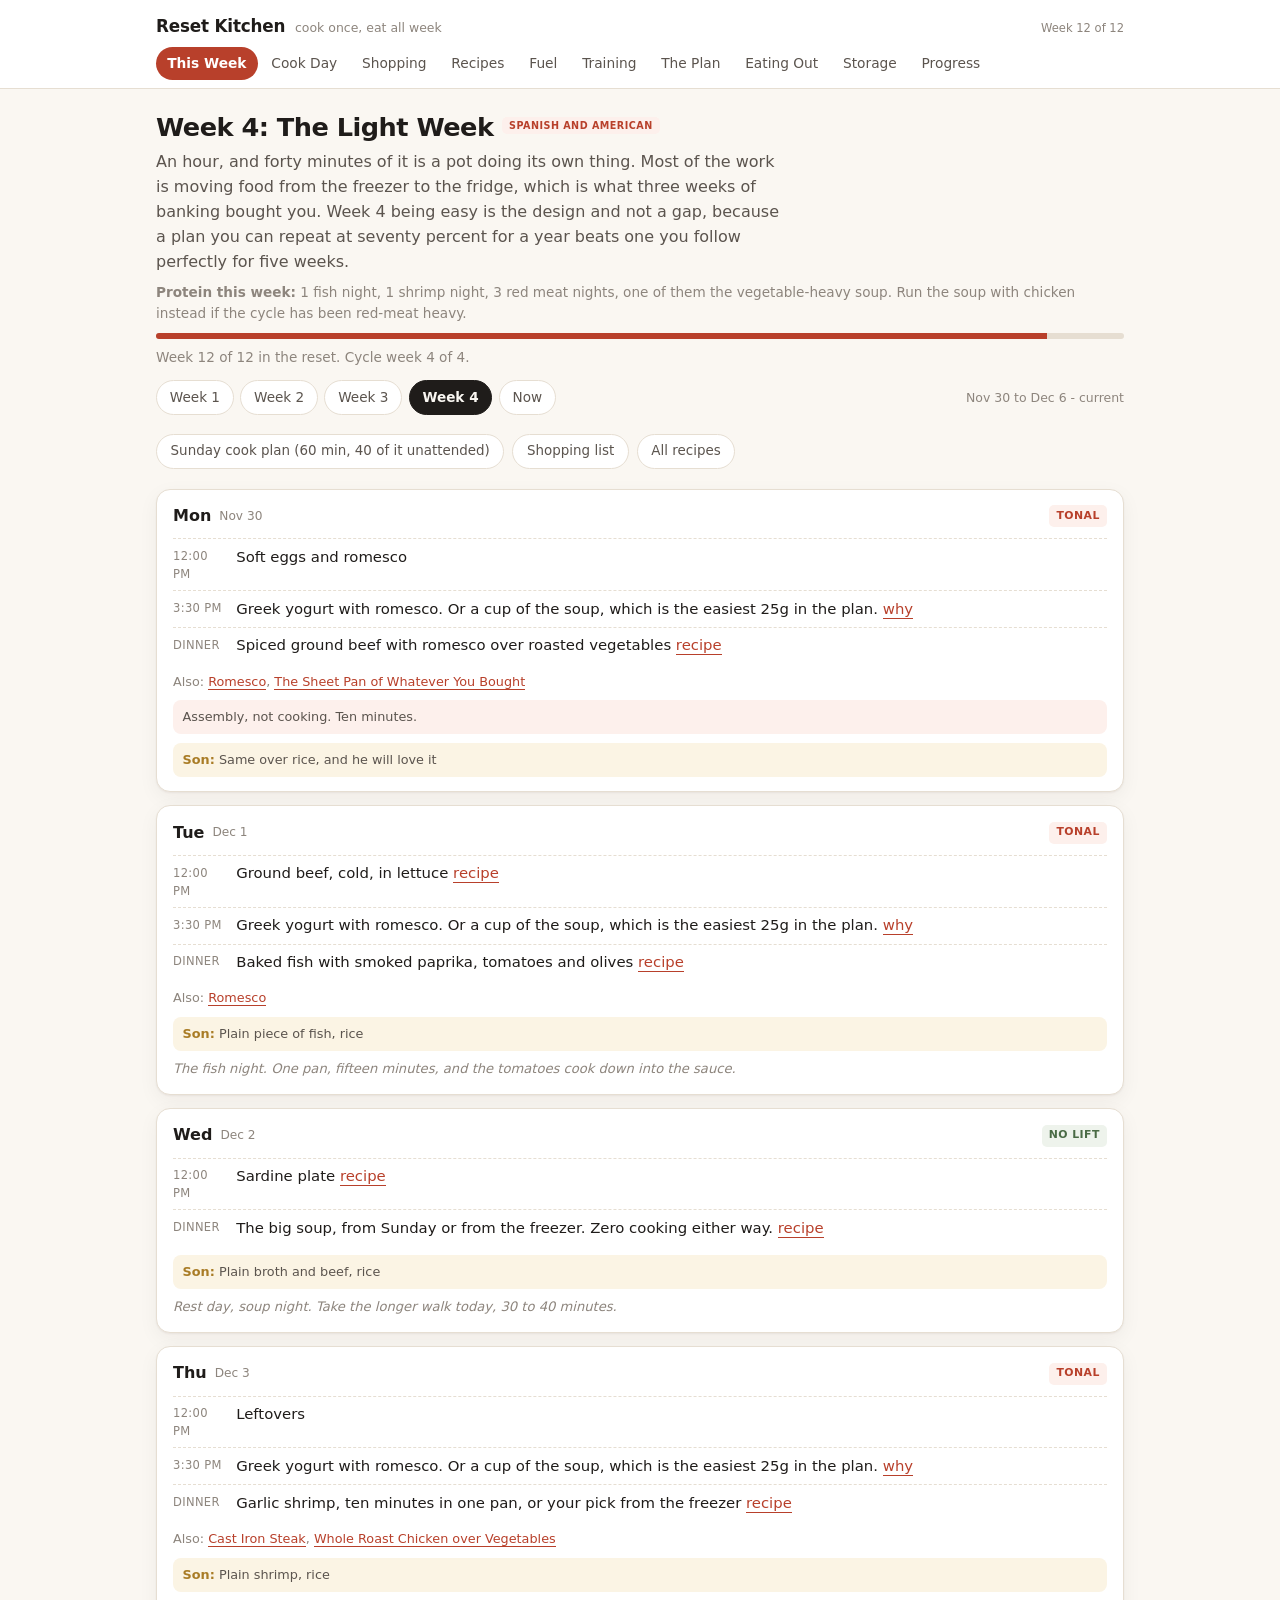
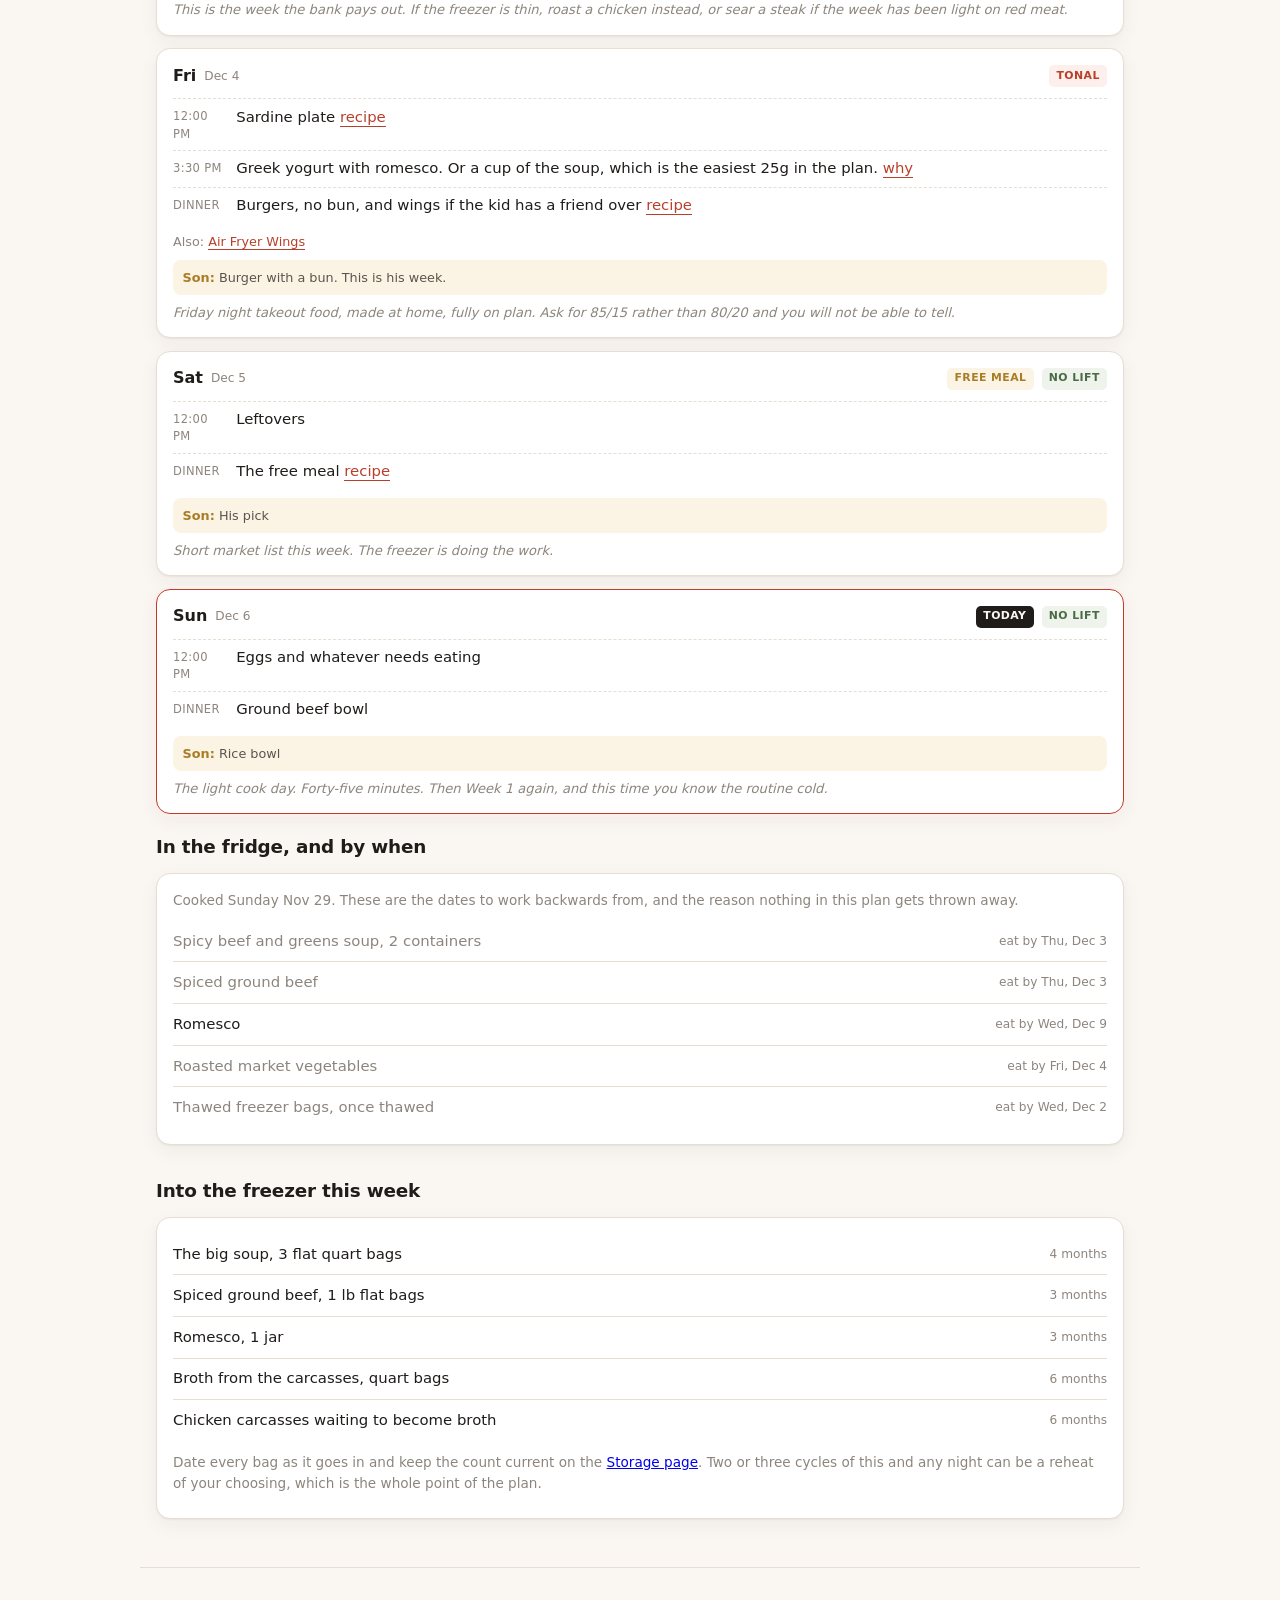
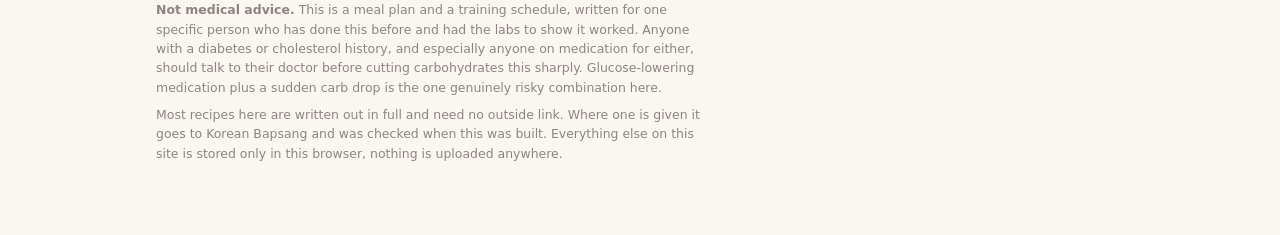
==== index.html @ 15825501 "Add a Fuel page: the recomp math, and a third eating occasion The plan claimed a 170g protein target" ====
<!DOCTYPE html>
<html lang="en">
<head>
<meta charset="utf-8">
<meta name="viewport" content="width=device-width, initial-scale=1">
<title>This Week - Reset Kitchen</title>
<meta name="description" content="The week's batch-cooked meals at a glance.">
<meta name="theme-color" content="#b8402b">
<link rel="stylesheet" href="assets/style.css">
</head>
<body>
<main id="main"></main>
<script src="data/plan.js"></script>
<script src="assets/app.js"></script>
<script>
renderChrome('index.html');
const w = weekData();
const st = resetState();
const mon = mondayForCycleWeek(w.n);
const cookDay = addDays(mon, -1);
const todayISO = iso(today());
const bday = CONFIG.birthday ? parseISO(CONFIG.birthday) : null;

const pct = st.started ? Math.min(100, Math.round((st.resetWeek - 1) / CONFIG.resetWeeks * 100)) : 0;

let banner = '';
if (!st.started) {
  banner = `<div class="card"><b>Week 1 starts Monday ${esc(fmtShort(parseISO(CONFIG.cycleStart)))}.</b>
    <p class="muted" style="margin:.35rem 0 0">Farmers market the Saturday before (${esc(fmtShort(addDays(parseISO(CONFIG.cycleStart), -2)))}), cook the Sunday (${esc(fmtShort(addDays(parseISO(CONFIG.cycleStart), -1)))}). Start with the <a href="plan.html">Plan</a> and the <a href="shopping.html">Shopping list</a>.</p></div>`;
} else if (st.done) {
  banner = `<div class="card"><b>Twelve weeks done.</b><p class="muted" style="margin:.35rem 0 0">Time to get the bloodwork redrawn and compare it to your baseline. The cycle keeps repeating in the meantime, and by now the freezer is doing most of the work.</p></div>`;
}

$('#main').innerHTML = `
  <h1>Week ${w.n}: ${esc(w.title)} <span class="cuis">${esc(w.cuisine)}</span></h1>
  <p class="lede">${esc(w.theme)}</p>
  ${w.protein ? `<p class="muted"><b>Protein this week:</b> ${esc(w.protein)}</p>` : ''}
  ${st.started && !st.done ? `<div class="bar"><i style="width:${pct}%"></i></div><p class="muted">Week ${st.resetWeek} of ${CONFIG.resetWeeks} in the reset. Cycle week ${st.cycleWeek} of ${WEEKS.length}.</p>` : ''}
  <div id="wb"></div>
  ${banner}
  <div class="tools">
    <a class="btn" href="cook.html">Sunday cook plan (${esc(w.cookTime)})</a>
    <a class="btn" href="shopping.html">Shopping list</a>
    <a class="btn" href="recipes.html">All recipes</a>
  </div>
  <div class="grid" id="days"></div>

  <h2>In the fridge, and by when</h2>
  <div class="card">
    <p class="muted" style="margin:0 0 .6rem">Cooked Sunday ${esc(fmtShort(cookDay))}. These are the dates to work backwards from, and the reason nothing in this plan gets thrown away.</p>
    <div id="keeps"></div>
  </div>

  <h2>Into the freezer this week</h2>
  <div class="card">
    <div id="bank"></div>
    <p class="muted" style="margin-top:.7rem">Date every bag as it goes in and keep the count current on the <a href="freezer.html">Storage page</a>. Two or three cycles of this and any night can be a reheat of your choosing, which is the whole point of the plan.</p>
  </div>
`;

weekBar('#wb');

$('#keeps').innerHTML = (w.keeps || []).map(k => {
  const by = addDays(cookDay, k.days);
  const gone = iso(by) < todayISO;
  return `<div class="frz${gone ? ' zero' : ''}">
    <span class="n">${esc(k.what)}</span>
    <span class="age">${k.days >= 30 ? 'keeps a month' : 'eat by ' + esc(fmtDay(by))}</span>
  </div>`;
}).join('');

$('#bank').innerHTML = (w.freezer || []).map(f =>
  `<div class="frz"><span class="n">${esc(f.what)}</span><span class="age">${f.months} month${f.months === 1 ? '' : 's'}</span></div>`
).join('');

$('#days').innerHTML = w.days.map((d, i) => {
  const date = addDays(mon, i);
  const isToday = iso(date) === todayISO;
  const isBday = bday && iso(date) === iso(bday);
  const m1r = d.m1r ? recipeChip(d.m1r) : '';
  const m2r = d.m2r ? recipeChip(d.m2r) : '';
  const also = (d.also || []).filter(id => RECIPES[id]);
  return `
  <div class="day${isToday ? ' today' : ''}" ${isToday ? 'id="today"' : ''}>
    <div class="dh">
      <b>${esc(d.day)}</b>
      <span class="date">${esc(fmtShort(date))}</span>
      <span class="spacer"></span>
      ${isToday ? '<span class="pill today">Today</span>' : ''}
      ${isBday ? '<span class="pill free">Birthday</span>' : ''}
      ${d.free ? '<span class="pill free">Free meal</span>' : ''}
      <span class="pill ${d.lift ? 'lift' : 'rest'}">${d.lift ? 'Tonal' : 'No lift'}</span>
    </div>
    <div class="meal"><span class="when">${CONFIG.window.start}</span><span class="what">${esc(d.m1)}${m1r}</span></div>
    ${d.lift && w.snack ? `<div class="meal"><span class="when">${CONFIG.snackTime}</span><span class="what">${esc(w.snack)} <a href="fuel.html">why</a></span></div>` : ''}
    <div class="meal"><span class="when">Dinner</span><span class="what">${esc(d.m2)}${m2r}</span></div>
    ${also.length ? `<div class="alsoline">Also: ${also.map(id => `<a href="recipes.html#${id}">${esc(RECIPES[id].name)}</a>`).join(', ')}</div>` : ''}
    ${d.post ? `<div class="postnote">${esc(d.post)}</div>` : ''}
    ${d.kid ? `<div class="kidline"><b>Son:</b> ${esc(d.kid)}</div>` : ''}
    ${isBday ? `<div class="postnote"><b>Turning 41.</b> Make this the free meal for the week and go wherever you actually want. If it is Korean BBQ, order galbi and chadolbaegi and a mountain of lettuce and skip the rice and the soju, and you will have had a real celebration that costs the reset nothing. If it is something else, have that instead. One planned meal is not a relapse, it is the thing that keeps the other eighty-three on track.</div>` : ''}
    ${d.note ? `<div class="daynote">${esc(d.note)}</div>` : ''}
  </div>`;
}).join('');

if ($('#today')) setTimeout(() => $('#today').scrollIntoView({ block: 'center', behavior: 'smooth' }), 200);
</script>
</body>
</html>
---- assets/style.css ----
/* Reset Kitchen - mobile first, no framework */

:root {
  --bg: #faf7f2;
  --card: #ffffff;
  --ink: #1f1c1a;
  --ink-2: #5b544e;
  --ink-3: #8d857d;
  --line: #e6ded2;
  --accent: #b8402b;
  --accent-soft: #fdf0ec;
  --green: #4a6b45;
  --green-soft: #eef3ec;
  --gold: #a97c26;
  --gold-soft: #fbf4e4;
  --radius: 14px;
  --shadow: 0 1px 2px rgba(31, 28, 26, .05), 0 6px 20px rgba(31, 28, 26, .05);
  --mono: ui-monospace, SFMono-Regular, Menlo, monospace;
}

@media (prefers-color-scheme: dark) {
  :root {
    --bg: #17150f;
    --card: #211e18;
    --ink: #f2ece2;
    --ink-2: #b8afa2;
    --ink-3: #8a8175;
    --line: #332e25;
    --accent: #e8735a;
    --accent-soft: #2e1d18;
    --green: #8fb388;
    --green-soft: #1d251b;
    --gold: #d9ad55;
    --gold-soft: #2a2114;
    --shadow: 0 1px 2px rgba(0,0,0,.3), 0 6px 20px rgba(0,0,0,.25);
  }
}

* { box-sizing: border-box; }

html { -webkit-text-size-adjust: 100%; }

body {
  margin: 0;
  background: var(--bg);
  color: var(--ink);
  font: 16px/1.55 -apple-system, BlinkMacSystemFont, "Segoe UI", Inter, system-ui, sans-serif;
  padding-bottom: 4rem;
}

/* ---------- header + nav ---------- */

header.top {
  background: var(--card);
  border-bottom: 1px solid var(--line);
  position: sticky;
  top: 0;
  z-index: 50;
}

.brand {
  display: flex;
  align-items: baseline;
  gap: .6rem;
  padding: .8rem 1rem .5rem;
  max-width: 1000px;
  margin: 0 auto;
}
.brand a { color: var(--ink); text-decoration: none; font-weight: 700; font-size: 1.05rem; letter-spacing: -.01em; }
.brand .ko { color: var(--accent); font-weight: 600; font-size: .95rem; }
.brand .spacer { flex: 1; }
.brand .phase { font-size: .72rem; color: var(--ink-3); font-variant-numeric: tabular-nums; }

nav.tabs {
  display: flex;
  gap: .15rem;
  overflow-x: auto;
  padding: 0 1rem .5rem;
  max-width: 1000px;
  margin: 0 auto;
  scrollbar-width: none;
}
nav.tabs::-webkit-scrollbar { display: none; }
nav.tabs a {
  flex: 0 0 auto;
  padding: .38rem .7rem;
  border-radius: 100px;
  font-size: .86rem;
  color: var(--ink-2);
  text-decoration: none;
  white-space: nowrap;
}
nav.tabs a:hover { background: var(--bg); }
nav.tabs a[aria-current="page"] { background: var(--accent); color: #fff; font-weight: 600; }

/* ---------- layout ---------- */

main { max-width: 1000px; margin: 0 auto; padding: 1.2rem 1rem 0; }

h1 { font-size: 1.6rem; line-height: 1.2; letter-spacing: -.02em; margin: .2rem 0 .3rem; }
h2 { font-size: 1.15rem; letter-spacing: -.01em; margin: 2rem 0 .7rem; }
h2:first-of-type { margin-top: 1.2rem; }
h3 { font-size: 1rem; margin: 0 0 .3rem; }
p { margin: .5rem 0; }
.lede { color: var(--ink-2); font-size: 1rem; max-width: 62ch; }
.muted { color: var(--ink-3); font-size: .85rem; }

.card {
  background: var(--card);
  border: 1px solid var(--line);
  border-radius: var(--radius);
  padding: 1rem;
  box-shadow: var(--shadow);
  margin-bottom: .8rem;
}
.grid { display: grid; gap: .8rem; }
@media (min-width: 720px) { .grid.two { grid-template-columns: 1fr 1fr; } }

/* ---------- week picker ---------- */

.weekbar {
  display: flex;
  align-items: center;
  gap: .4rem;
  flex-wrap: wrap;
  margin: .8rem 0 1.2rem;
}
.weekbar button {
  font: inherit;
  font-size: .85rem;
  padding: .35rem .8rem;
  border: 1px solid var(--line);
  background: var(--card);
  color: var(--ink-2);
  border-radius: 100px;
  cursor: pointer;
}
.weekbar button.on { background: var(--ink); color: var(--bg); border-color: var(--ink); font-weight: 600; }
.weekbar .now { font-size: .78rem; color: var(--ink-3); margin-left: auto; }

/* ---------- progress ---------- */

.bar { height: 6px; background: var(--line); border-radius: 100px; overflow: hidden; margin: .5rem 0; }
.bar > i { display: block; height: 100%; background: var(--accent); }

/* ---------- day cards ---------- */

.day {
  background: var(--card);
  border: 1px solid var(--line);
  border-radius: var(--radius);
  padding: .9rem 1rem;
  box-shadow: var(--shadow);
}
.day.today { border-color: var(--accent); box-shadow: 0 0 0 3px var(--accent-soft), var(--shadow); }
.day .dh { display: flex; align-items: center; gap: .5rem; margin-bottom: .6rem; }
.day .dh b { font-size: 1rem; }
.day .dh .date { font-size: .76rem; color: var(--ink-3); font-variant-numeric: tabular-nums; }
.day .dh .spacer { flex: 1; }

.pill {
  font-size: .68rem;
  font-weight: 700;
  text-transform: uppercase;
  letter-spacing: .04em;
  padding: .16rem .45rem;
  border-radius: 5px;
  white-space: nowrap;
}
.pill.lift { background: var(--accent-soft); color: var(--accent); }
.pill.rest { background: var(--green-soft); color: var(--green); }
.pill.today { background: var(--ink); color: var(--bg); }
.pill.free { background: var(--gold-soft); color: var(--gold); }

.meal { display: flex; gap: .55rem; padding: .4rem 0; border-top: 1px dashed var(--line); }
.meal:first-of-type { border-top: none; }
.meal .when { flex: 0 0 3.4rem; font-size: .72rem; color: var(--ink-3); padding-top: .15rem; text-transform: uppercase; letter-spacing: .03em; }
.meal .what { flex: 1; font-size: .93rem; }
.meal .what a { color: var(--accent); text-decoration: none; border-bottom: 1px solid currentColor; }
.kidline { margin-top: .55rem; padding: .45rem .6rem; background: var(--gold-soft); border-radius: 8px; font-size: .8rem; color: var(--ink-2); }
.kidline b { color: var(--gold); }
.daynote { margin-top: .5rem; font-size: .82rem; color: var(--ink-3); font-style: italic; }
.postnote { margin-top: .5rem; padding: .45rem .6rem; background: var(--accent-soft); border-radius: 8px; font-size: .8rem; color: var(--ink-2); }

/* ---------- timeline (cook day) ---------- */

.tl { list-style: none; padding: 0; margin: 0; }
.tl li { display: flex; gap: .8rem; padding: .7rem 0; border-top: 1px solid var(--line); }
.tl li:first-child { border-top: none; }
.tl .t {
  flex: 0 0 3.2rem;
  font: 600 .8rem/1.5 var(--mono);
  color: var(--accent);
  padding-top: .1rem;
}
.tl .b { flex: 1; }
.tl .b .why { display: block; font-size: .82rem; color: var(--ink-3); margin-top: .2rem; }

/* ---------- checklists ---------- */

.check { list-style: none; padding: 0; margin: 0; }
.check li { border-top: 1px solid var(--line); }
.check li:first-child { border-top: none; }
.check label {
  display: flex;
  gap: .7rem;
  align-items: flex-start;
  padding: .58rem .2rem;
  cursor: pointer;
  font-size: .93rem;
}
.check input { margin: .28rem 0 0; width: 1.05rem; height: 1.05rem; accent-color: var(--accent); flex: 0 0 auto; }
.check input:checked + span { text-decoration: line-through; color: var(--ink-3); }

.tools { display: flex; gap: .5rem; flex-wrap: wrap; margin: .8rem 0 1.2rem; }
.tools button, .tools a.btn {
  font: inherit; font-size: .84rem;
  padding: .4rem .85rem;
  border: 1px solid var(--line);
  background: var(--card);
  color: var(--ink-2);
  border-radius: 100px;
  cursor: pointer;
  text-decoration: none;
}
.tools button:hover { border-color: var(--accent); color: var(--accent); }

/* ---------- recipes ---------- */

.rsearch {
  width: 100%;
  font: inherit;
  padding: .7rem .9rem;
  border: 1px solid var(--line);
  border-radius: 100px;
  background: var(--card);
  color: var(--ink);
  margin-bottom: .5rem;
}
.cats { display: flex; gap: .3rem; flex-wrap: wrap; margin-bottom: 1rem; }
.cats button {
  font: inherit; font-size: .8rem; padding: .3rem .7rem;
  border: 1px solid var(--line); background: var(--card); color: var(--ink-2);
  border-radius: 100px; cursor: pointer;
}
.cats button.on { background: var(--ink); color: var(--bg); border-color: var(--ink); }

details.recipe {
  background: var(--card);
  border: 1px solid var(--line);
  border-radius: var(--radius);
  margin-bottom: .55rem;
  box-shadow: var(--shadow);
  overflow: hidden;
}
details.recipe > summary {
  padding: .85rem 1rem;
  cursor: pointer;
  list-style: none;
  display: flex;
  align-items: baseline;
  gap: .5rem;
  flex-wrap: wrap;
}
details.recipe > summary::-webkit-details-marker { display: none; }
details.recipe > summary b { font-size: .98rem; }
details.recipe > summary .ko { color: var(--accent); font-size: .85rem; }
details.recipe > summary .meta { margin-left: auto; font-size: .76rem; color: var(--ink-3); }
details.recipe[open] > summary { border-bottom: 1px solid var(--line); background: var(--bg); }
.rbody { padding: 1rem; }
.rbody h4 { margin: 1rem 0 .35rem; font-size: .8rem; text-transform: uppercase; letter-spacing: .05em; color: var(--ink-3); }
.rbody h4:first-child { margin-top: 0; }
.rbody ul, .rbody ol { margin: 0; padding-left: 1.2rem; }
.rbody ul li, .rbody ol li { margin: .22rem 0; font-size: .92rem; }
.rbody ol li { margin: .5rem 0; }

.flag { padding: .6rem .75rem; border-radius: 8px; font-size: .86rem; margin: .6rem 0; }
.flag.reset { background: var(--accent-soft); }
.flag.reset b { color: var(--accent); }
.flag.freeze { background: var(--green-soft); }
.flag.freeze b { color: var(--green); }
.flag.kid { background: var(--gold-soft); }
.flag.kid b { color: var(--gold); }

a.src { display: inline-block; margin-top: .8rem; font-size: .86rem; color: var(--accent); }

/* ---------- generic lists ---------- */

.qa { border-top: 1px solid var(--line); padding: .85rem 0; }
.qa:first-of-type { border-top: none; }
.qa b { display: block; margin-bottom: .25rem; }
.qa p { margin: 0; color: var(--ink-2); font-size: .93rem; }

.rules { list-style: none; padding: 0; margin: 0; counter-reset: r; }
.rules li { border-top: 1px solid var(--line); padding: .9rem 0; }
.rules li:first-child { border-top: none; }
.rules li b { display: block; font-size: .98rem; margin-bottom: .25rem; }
.rules li b::before {
  counter-increment: r; content: counter(r);
  display: inline-grid; place-items: center;
  width: 1.35rem; height: 1.35rem; margin-right: .5rem;
  background: var(--accent-soft); color: var(--accent);
  border-radius: 100px; font-size: .74rem; font-weight: 700;
  vertical-align: 1px;
}
.rules li p { margin: 0; color: var(--ink-2); font-size: .9rem; }

/* ---------- tables / logs ---------- */

table.log { width: 100%; border-collapse: collapse; font-size: .9rem; }
table.log th { text-align: left; font-size: .72rem; text-transform: uppercase; letter-spacing: .05em; color: var(--ink-3); padding: .4rem .5rem; border-bottom: 1px solid var(--line); font-weight: 600; }
table.log td { padding: .5rem; border-bottom: 1px solid var(--line); font-variant-numeric: tabular-nums; }
table.log td button { font: inherit; font-size: .78rem; background: none; border: none; color: var(--ink-3); cursor: pointer; }
table.log td button:hover { color: var(--accent); }

.inputrow { display: flex; gap: .5rem; flex-wrap: wrap; align-items: flex-end; margin-bottom: 1rem; }
.inputrow label { display: flex; flex-direction: column; gap: .2rem; font-size: .74rem; color: var(--ink-3); text-transform: uppercase; letter-spacing: .04em; }
.inputrow input {
  font: inherit; padding: .45rem .6rem; border: 1px solid var(--line);
  border-radius: 8px; background: var(--card); color: var(--ink); width: 8rem;
}
.inputrow button {
  font: inherit; padding: .5rem 1rem; border: none; border-radius: 8px;
  background: var(--accent); color: #fff; font-weight: 600; cursor: pointer;
}

.stat { display: flex; gap: 1.5rem; flex-wrap: wrap; margin: .5rem 0 0; }
.stat div b { display: block; font-size: 1.5rem; font-variant-numeric: tabular-nums; letter-spacing: -.02em; }
.stat div span { font-size: .74rem; color: var(--ink-3); text-transform: uppercase; letter-spacing: .04em; }

/* ---------- freezer ---------- */

.frz { display: flex; align-items: center; gap: .6rem; padding: .55rem 0; border-top: 1px solid var(--line); }
.frz:first-of-type { border-top: none; }
.frz .n { flex: 1; font-size: .93rem; }
.frz .qty { font: 600 1rem/1 var(--mono); min-width: 1.6rem; text-align: center; font-variant-numeric: tabular-nums; }
.frz button { font: inherit; width: 2rem; height: 2rem; border: 1px solid var(--line); background: var(--card); color: var(--ink-2); border-radius: 8px; cursor: pointer; font-size: 1.1rem; line-height: 1; }
.frz button:hover { border-color: var(--accent); color: var(--accent); }
.frz.zero .n { color: var(--ink-3); }

footer.foot {
  max-width: 1000px; margin: 3rem auto 0; padding: 1.5rem 1rem 0;
  border-top: 1px solid var(--line);
  font-size: .78rem; color: var(--ink-3);
}
footer.foot p { max-width: 70ch; }

/* ---------- print (shopping list) ---------- */

@media print {
  header.top, nav.tabs, .tools, footer.foot, .weekbar { display: none !important; }
  body { background: #fff; color: #000; padding: 0; font-size: 11pt; }
  main { max-width: none; padding: 0; }
  .card { box-shadow: none; border: none; padding: 0; margin-bottom: 1rem; break-inside: avoid; }
  h2 { margin: .8rem 0 .3rem; font-size: 12pt; }
  .check label { padding: .18rem 0; font-size: 10pt; }
  .check input { -webkit-appearance: none; appearance: none; border: 1px solid #000; border-radius: 2px; }
  .grid.two { grid-template-columns: 1fr 1fr; }
}

/* ---------- cuisine + storage bits ---------- */

.cuis {
  display: inline-block;
  vertical-align: middle;
  font-size: .68rem;
  font-weight: 700;
  text-transform: uppercase;
  letter-spacing: .05em;
  padding: .2rem .45rem;
  border-radius: 5px;
  background: var(--accent-soft);
  color: var(--accent);
  white-space: nowrap;
}
h1 .cuis { font-size: .6rem; position: relative; top: -.2rem; }

.brand .tag { color: var(--ink-3); font-size: .78rem; }

.flag.keeps { background: var(--bg); border: 1px solid var(--line); }
.flag.keeps b { color: var(--ink-2); }
.flag.keeps a { color: var(--accent); }

.frz .age {
  display: block;
  font-size: .76rem;
  color: var(--ink-3);
  font-variant-numeric: tabular-nums;
  margin-top: .1rem;
}
.frz > .age { display: inline-block; margin: 0; text-align: right; }
.frz.soon .age { color: var(--gold); font-weight: 600; }
.frz.old .age { color: var(--accent); font-weight: 600; }

table.log td.nw { font-variant-numeric: normal; color: var(--ink-2); font-size: .85rem; }

.alsoline { margin-top: .5rem; font-size: .8rem; color: var(--ink-3); }
.alsoline a { color: var(--accent); text-decoration: none; border-bottom: 1px solid currentColor; }
table.log td:nth-child(2), table.log td:nth-child(3) { white-space: nowrap; }
table.log tr.tot td { border-top: 2px solid var(--line); font-weight: 600; }
.inputrow select { font: inherit; padding: .45rem .5rem; border: 1px solid var(--line); border-radius: 8px; background: var(--card); color: var(--ink); }
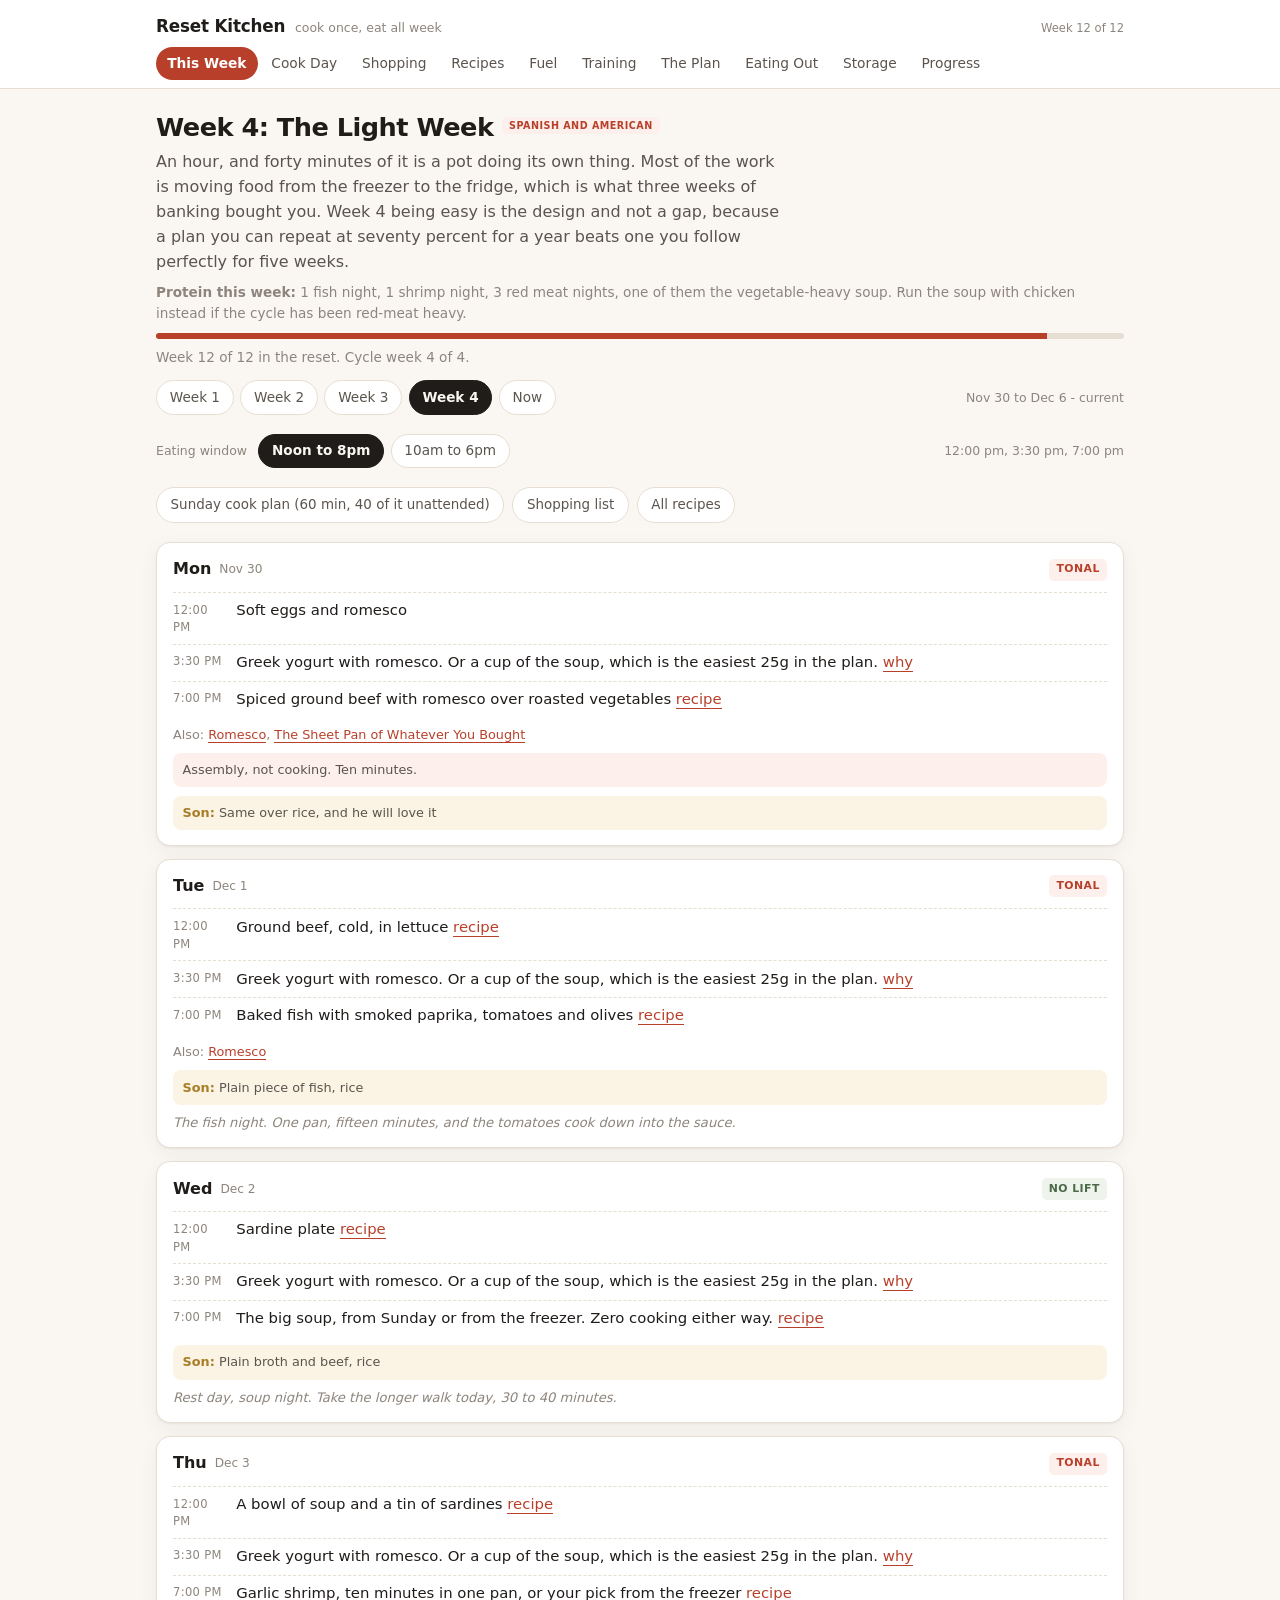
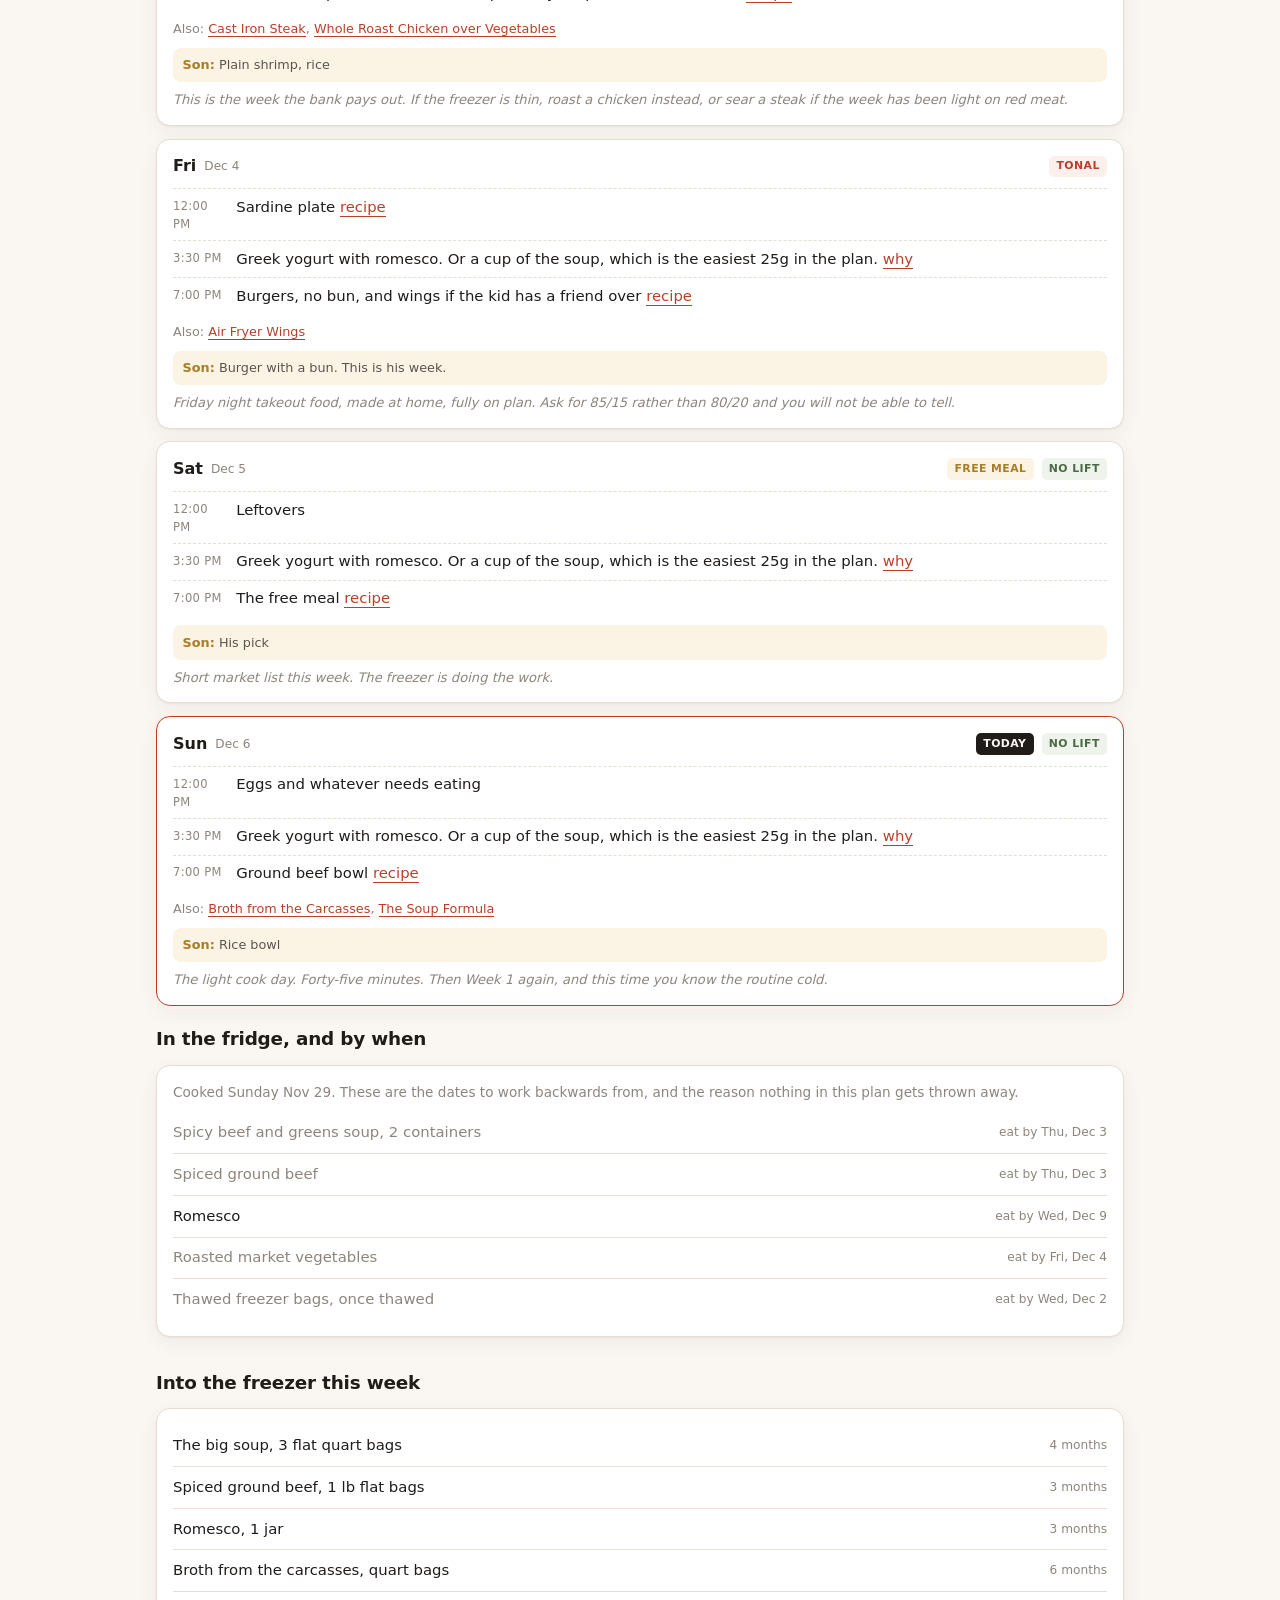
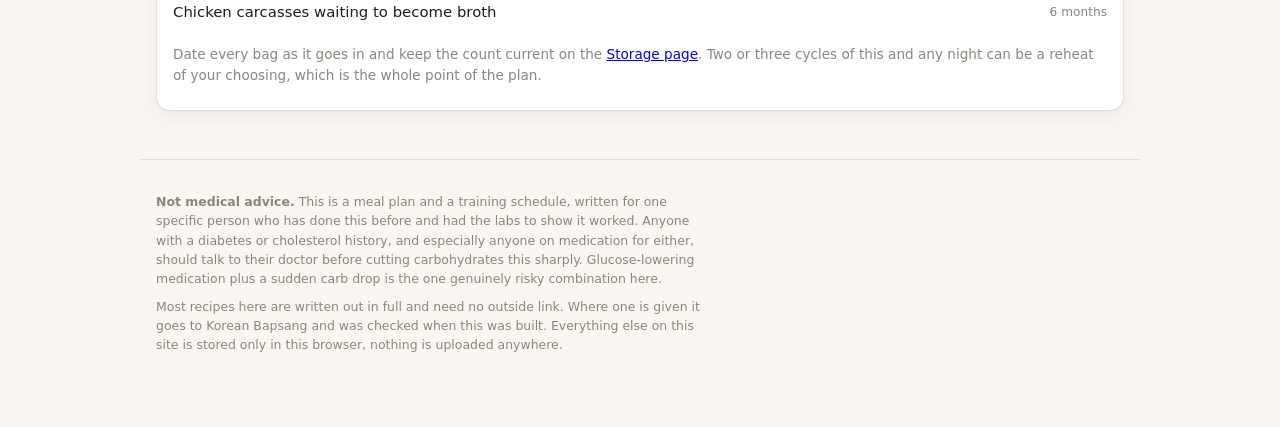
==== commit 3ff2a534: "Fix the meal times: show the snack every day, and make the window switchable Two things were wrong o" ====
--- a/index.html
+++ b/index.html
@@ -15,6 +15,7 @@
 <script>
 renderChrome('index.html');
 const w = weekData();
+const win = activeWindow();
 const st = resetState();
 const mon = mondayForCycleWeek(w.n);
 const cookDay = addDays(mon, -1);
@@ -37,6 +38,7 @@
   ${w.protein ? `<p class="muted"><b>Protein this week:</b> ${esc(w.protein)}</p>` : ''}
   ${st.started && !st.done ? `<div class="bar"><i style="width:${pct}%"></i></div><p class="muted">Week ${st.resetWeek} of ${CONFIG.resetWeeks} in the reset. Cycle week ${st.cycleWeek} of ${WEEKS.length}.</p>` : ''}
   <div id="wb"></div>
+  <div id="win"></div>
   ${banner}
   <div class="tools">
     <a class="btn" href="cook.html">Sunday cook plan (${esc(w.cookTime)})</a>
@@ -59,6 +61,7 @@
 `;
 
 weekBar('#wb');
+windowPicker('#win');
 
 $('#keeps').innerHTML = (w.keeps || []).map(k => {
   const by = addDays(cookDay, k.days);
@@ -91,9 +94,9 @@
       ${d.free ? '<span class="pill free">Free meal</span>' : ''}
       <span class="pill ${d.lift ? 'lift' : 'rest'}">${d.lift ? 'Tonal' : 'No lift'}</span>
     </div>
-    <div class="meal"><span class="when">${CONFIG.window.start}</span><span class="what">${esc(d.m1)}${m1r}</span></div>
-    ${d.lift && w.snack ? `<div class="meal"><span class="when">${CONFIG.snackTime}</span><span class="what">${esc(w.snack)} <a href="fuel.html">why</a></span></div>` : ''}
-    <div class="meal"><span class="when">Dinner</span><span class="what">${esc(d.m2)}${m2r}</span></div>
+    <div class="meal"><span class="when">${esc(win.first)}</span><span class="what">${esc(d.m1)}${m1r}</span></div>
+    ${w.snack ? `<div class="meal"><span class="when">${esc(win.snack)}</span><span class="what">${esc(w.snack)} <a href="fuel.html">why</a></span></div>` : ''}
+    <div class="meal"><span class="when">${esc(win.dinner)}</span><span class="what">${esc(d.m2)}${m2r}</span></div>
     ${also.length ? `<div class="alsoline">Also: ${also.map(id => `<a href="recipes.html#${id}">${esc(RECIPES[id].name)}</a>`).join(', ')}</div>` : ''}
     ${d.post ? `<div class="postnote">${esc(d.post)}</div>` : ''}
     ${d.kid ? `<div class="kidline"><b>Son:</b> ${esc(d.kid)}</div>` : ''}
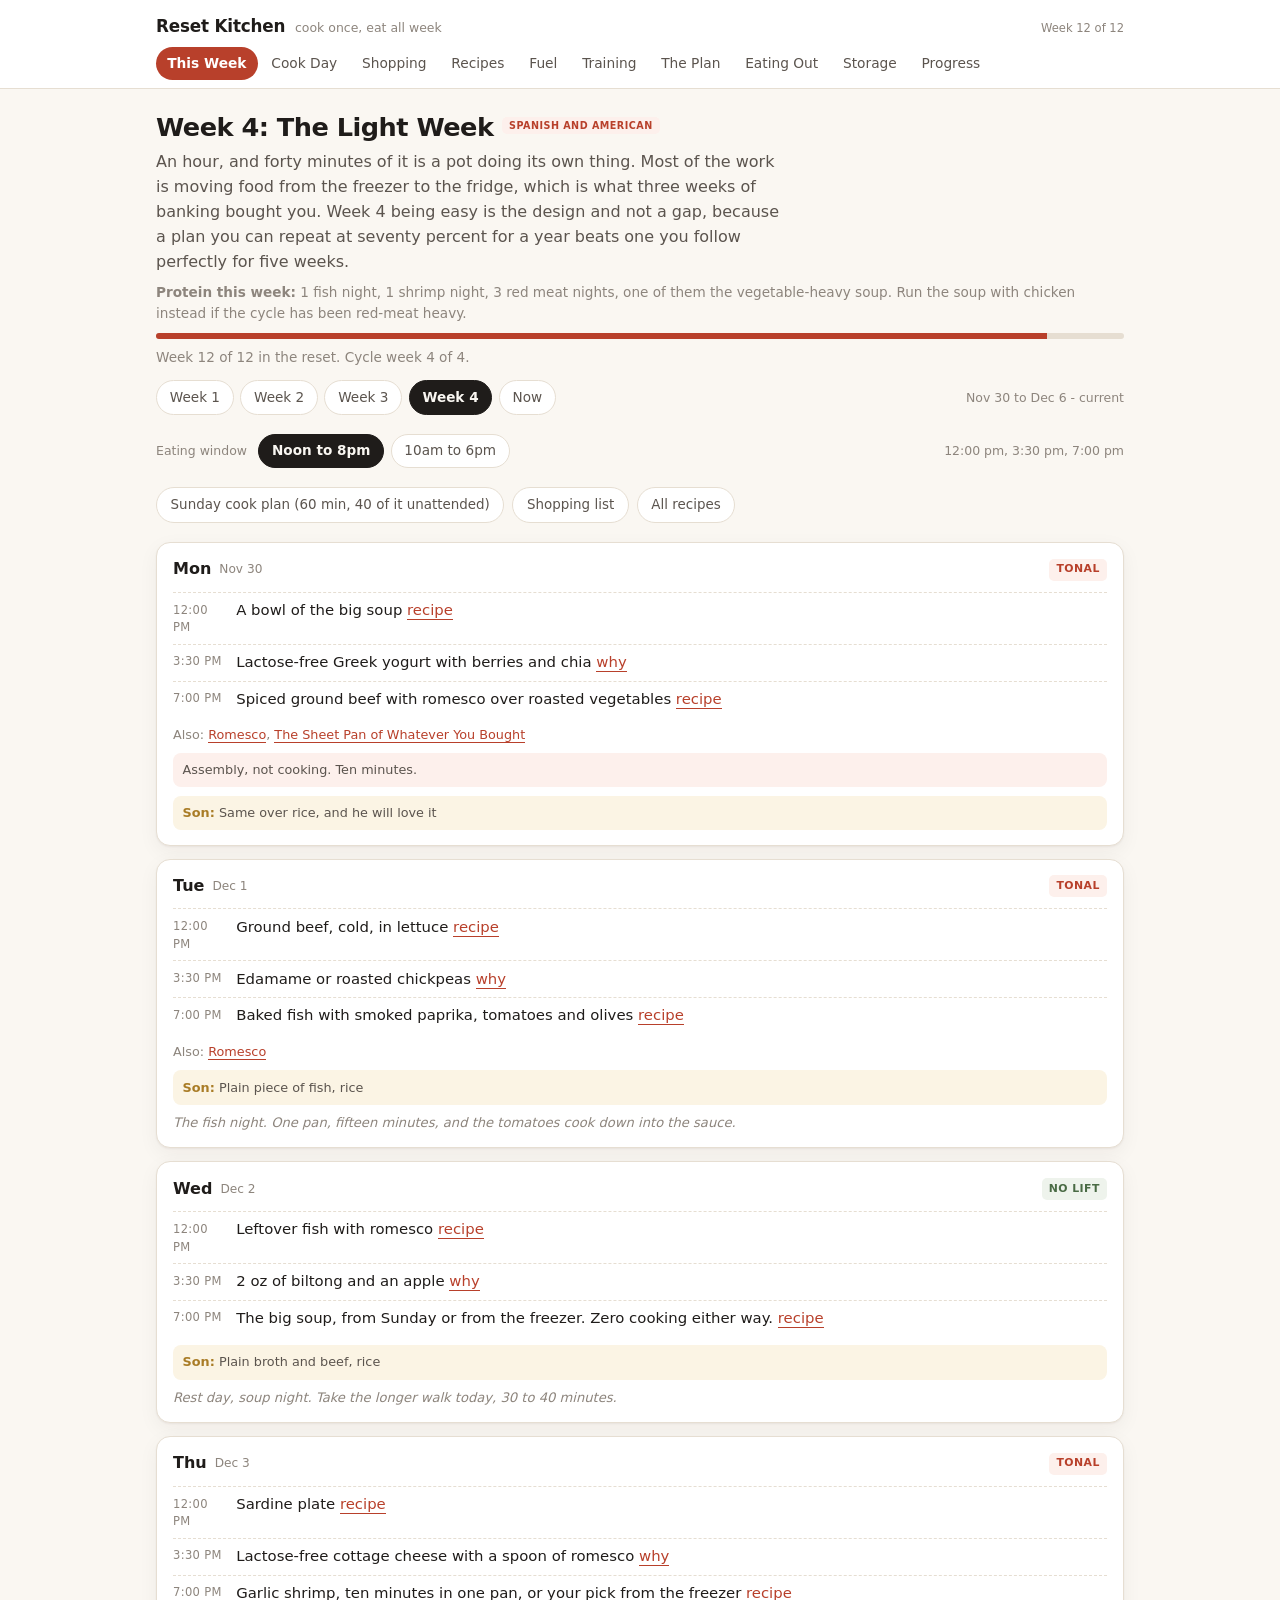
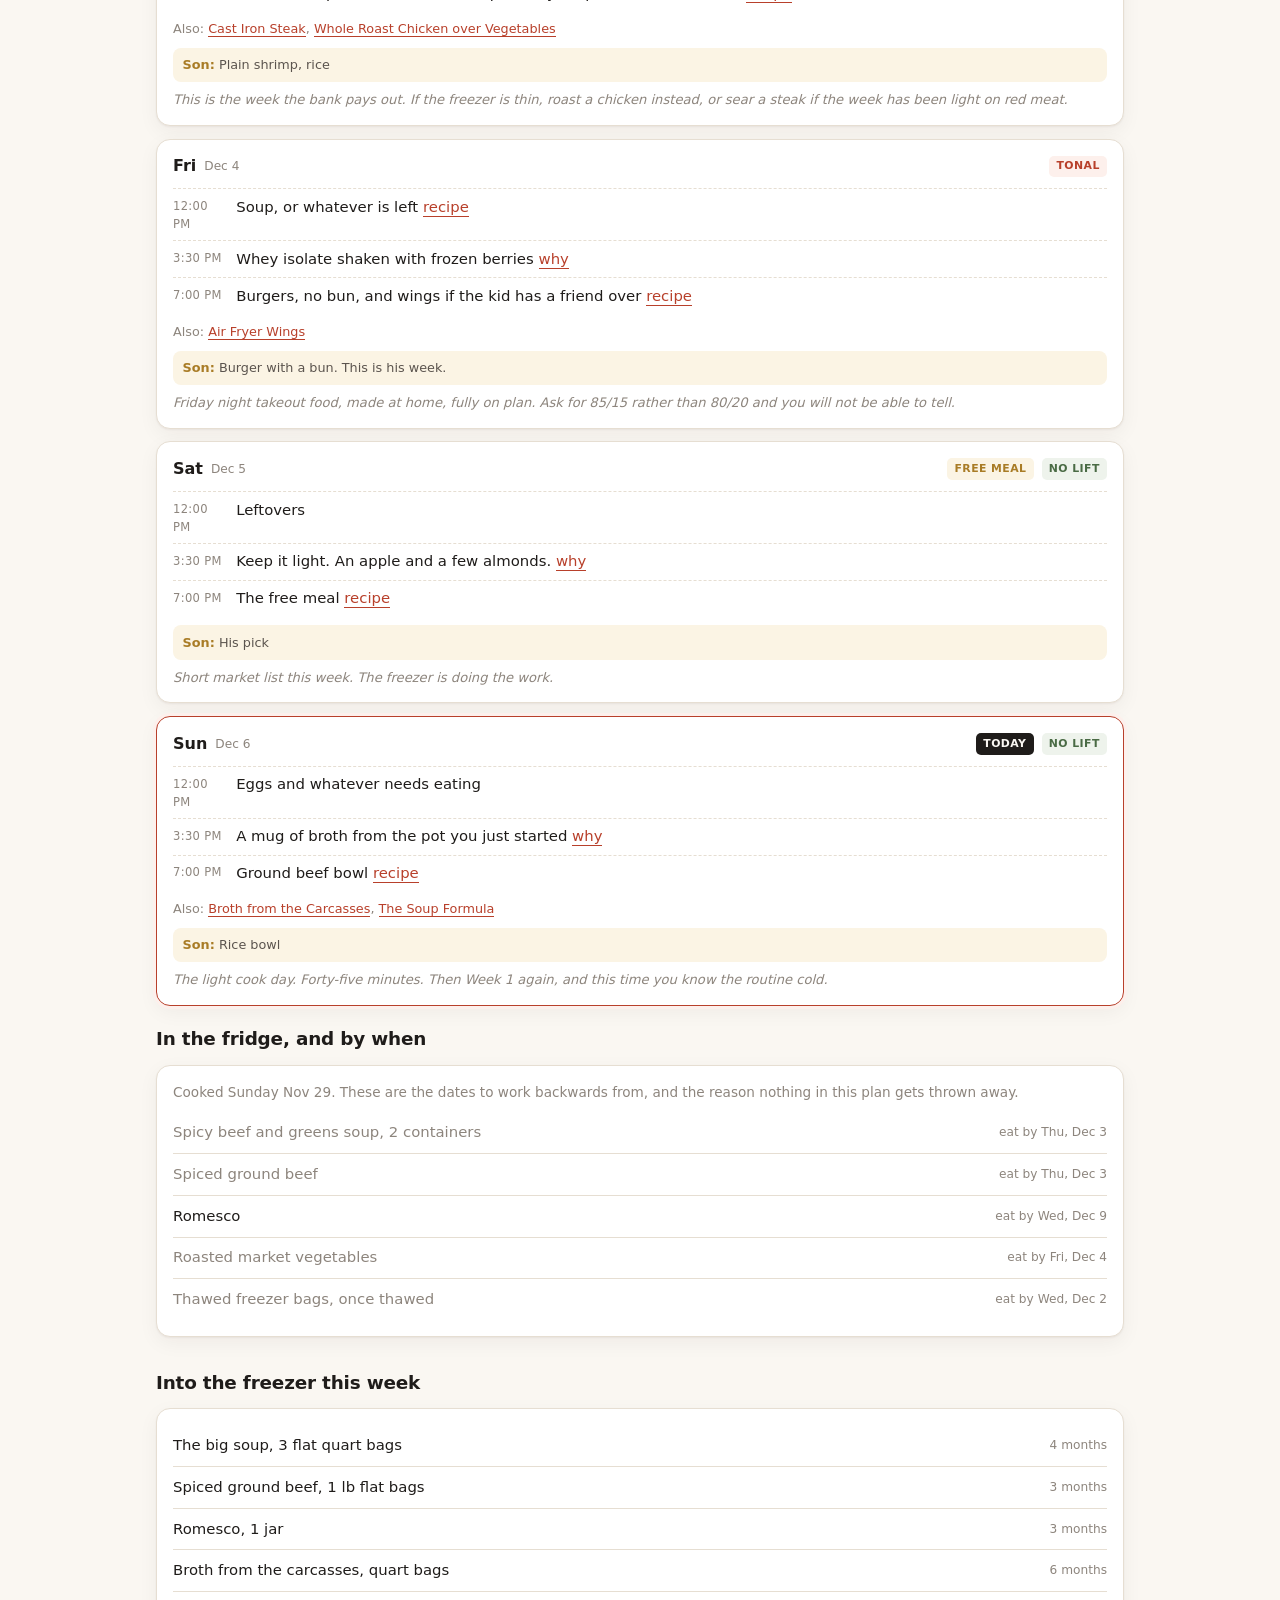
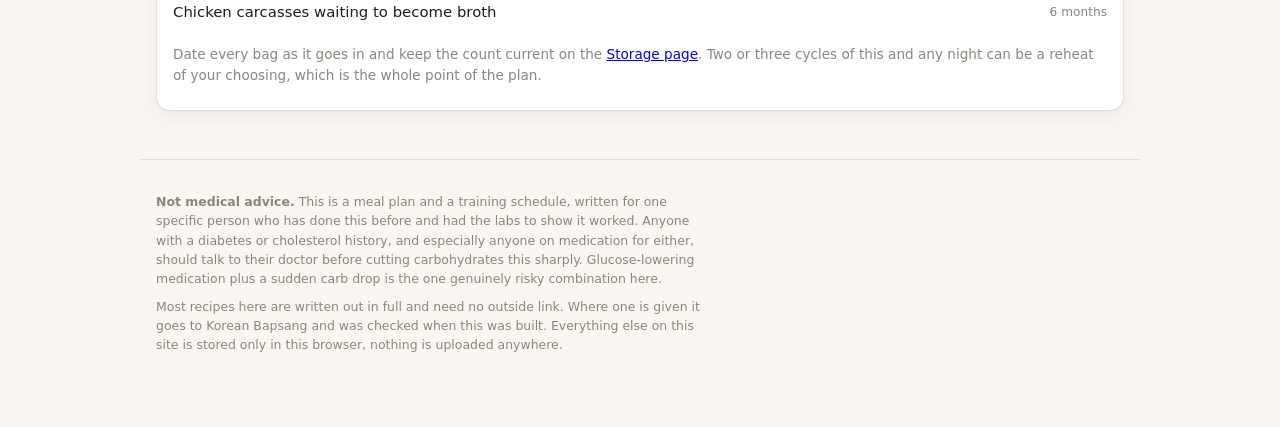
==== commit 1f05cbaf: "Give every day its own afternoon meal, and stop repeating proteins He is right. The snack was a week" ====
--- a/index.html
+++ b/index.html
@@ -95,7 +95,7 @@
       <span class="pill ${d.lift ? 'lift' : 'rest'}">${d.lift ? 'Tonal' : 'No lift'}</span>
     </div>
     <div class="meal"><span class="when">${esc(win.first)}</span><span class="what">${esc(d.m1)}${m1r}</span></div>
-    ${w.snack ? `<div class="meal"><span class="when">${esc(win.snack)}</span><span class="what">${esc(w.snack)} <a href="fuel.html">why</a></span></div>` : ''}
+    ${(d.snack || w.snack) ? `<div class="meal"><span class="when">${esc(win.snack)}</span><span class="what">${esc(d.snack || w.snack)} <a href="fuel.html">why</a></span></div>` : ''}
     <div class="meal"><span class="when">${esc(win.dinner)}</span><span class="what">${esc(d.m2)}${m2r}</span></div>
     ${also.length ? `<div class="alsoline">Also: ${also.map(id => `<a href="recipes.html#${id}">${esc(RECIPES[id].name)}</a>`).join(', ')}</div>` : ''}
     ${d.post ? `<div class="postnote">${esc(d.post)}</div>` : ''}
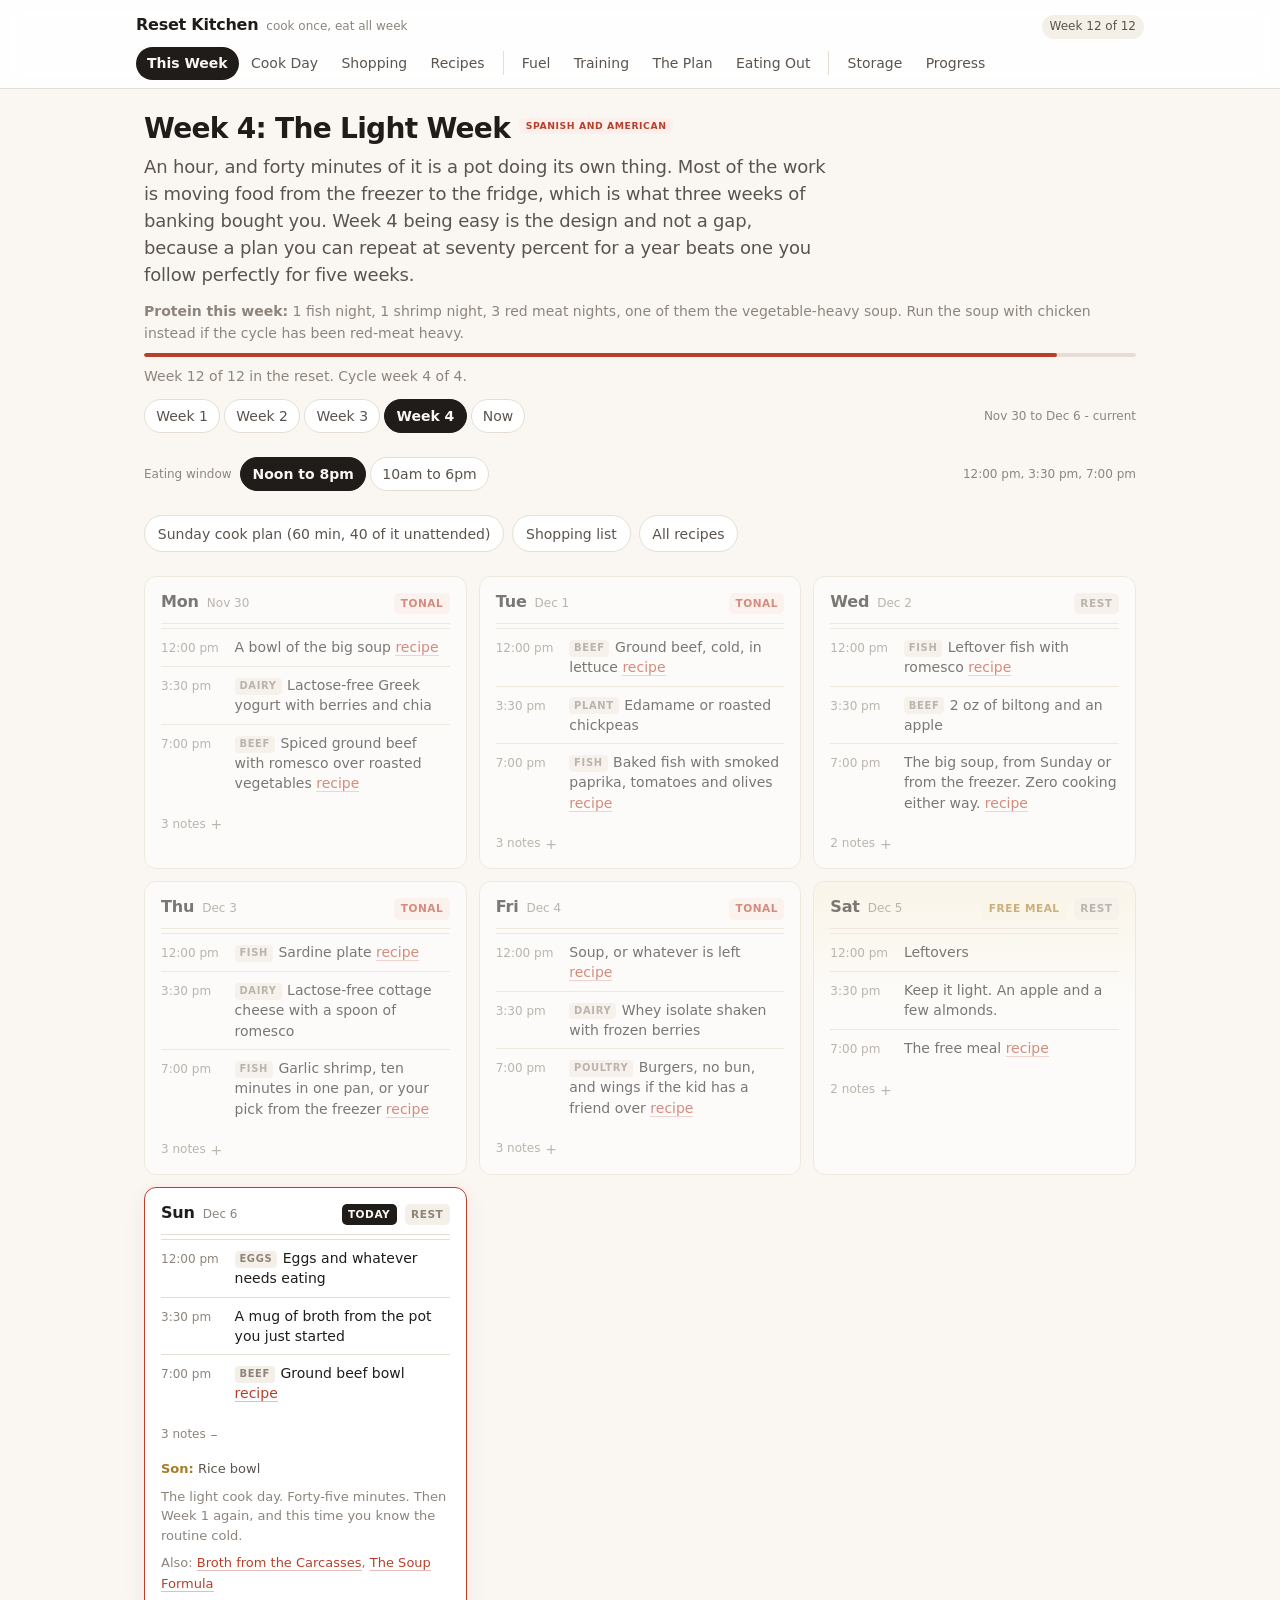
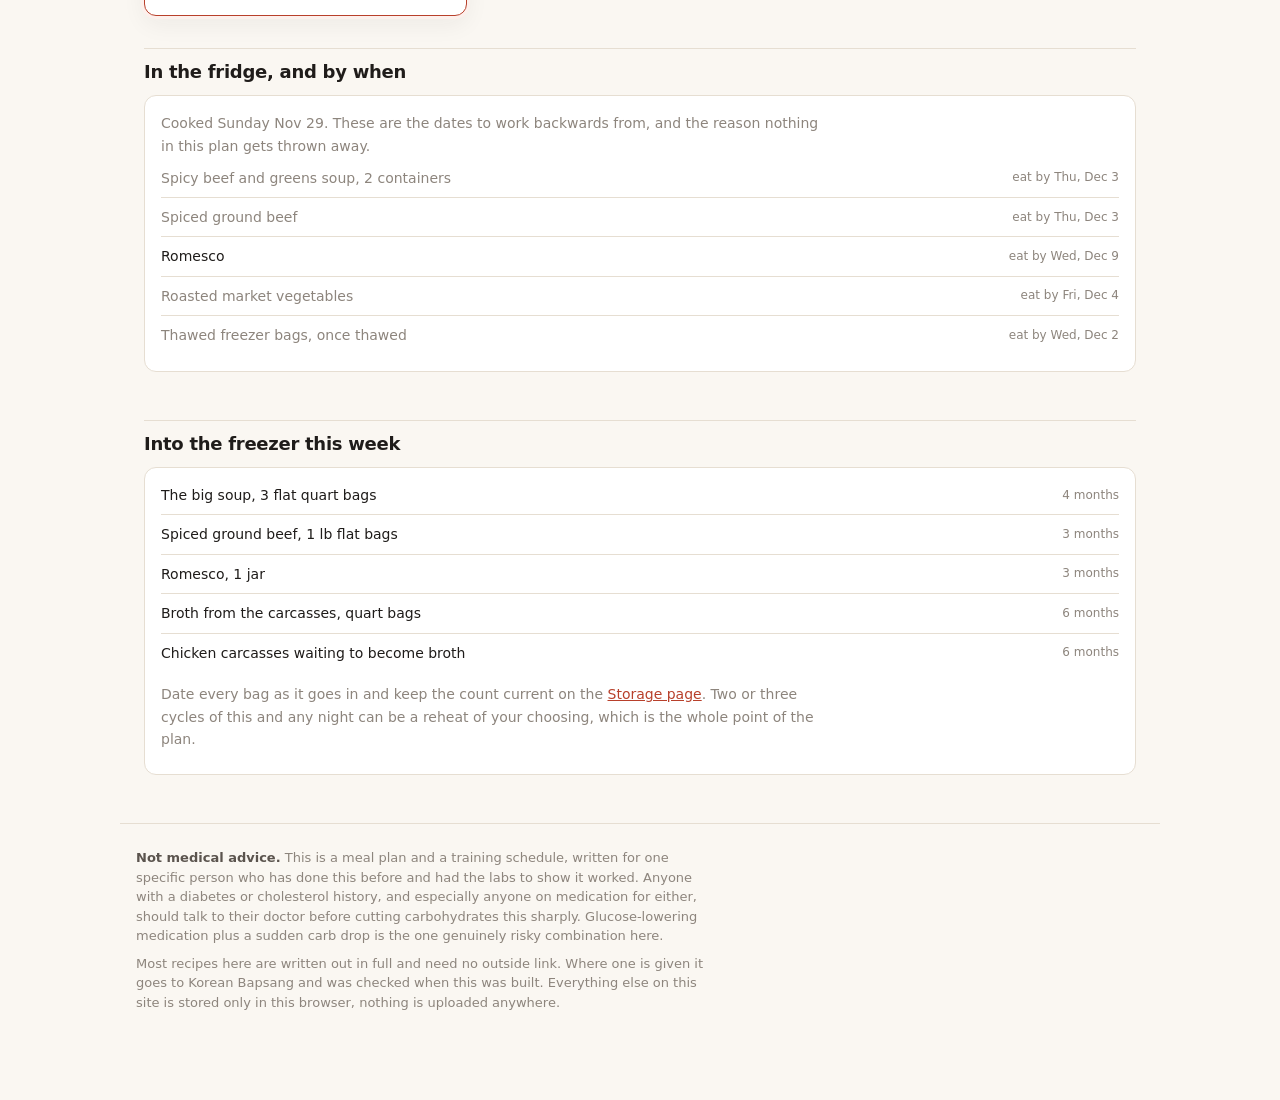
==== commit 315c6f82: "Redesign the interface: hierarchy instead of uniform cards The clutter was structural, not cosmetic." ====
--- a/index.html
+++ b/index.html
@@ -45,7 +45,7 @@
     <a class="btn" href="shopping.html">Shopping list</a>
     <a class="btn" href="recipes.html">All recipes</a>
   </div>
-  <div class="grid" id="days"></div>
+  <div class="grid days" id="days"></div>
 
   <h2>In the fridge, and by when</h2>
   <div class="card">
@@ -79,12 +79,25 @@
 $('#days').innerHTML = w.days.map((d, i) => {
   const date = addDays(mon, i);
   const isToday = iso(date) === todayISO;
+  const isPast = iso(date) < todayISO && st.started && !st.done;
   const isBday = bday && iso(date) === iso(bday);
   const m1r = d.m1r ? recipeChip(d.m1r) : '';
   const m2r = d.m2r ? recipeChip(d.m2r) : '';
   const also = (d.also || []).filter(id => RECIPES[id]);
+  const snack = d.snack || w.snack;
+  const bdayNote = isBday
+    ? '<b>Turning 41.</b> Make this the free meal for the week and go wherever you actually want. If it is Korean BBQ, order galbi and chadolbaegi and a mountain of lettuce and skip the rice and the soju, and you will have had a real celebration that costs the reset nothing. One planned meal is not a relapse, it is the thing that keeps the other eighty-three on track.'
+    : '';
+  const extras = [
+    d.post ? `<p class="note-p"><b>After the Tonal.</b> ${esc(d.post)}</p>` : '',
+    bdayNote ? `<p class="note-p">${bdayNote}</p>` : '',
+    d.kid ? `<p class="note-k"><b>Son:</b> ${esc(d.kid)}</p>` : '',
+    d.note ? `<p class="note-n">${esc(d.note)}</p>` : '',
+    also.length ? `<p class="alsoline">Also: ${also.map(id => `<a href="recipes.html#${id}">${esc(RECIPES[id].name)}</a>`).join(', ')}</p>` : '',
+  ].filter(Boolean);
+
   return `
-  <div class="day${isToday ? ' today' : ''}" ${isToday ? 'id="today"' : ''}>
+  <div class="day${isToday ? ' today' : ''}${d.free ? ' free' : ''}${isPast ? ' past' : ''}" ${isToday ? 'id="today"' : ''}>
     <div class="dh">
       <b>${esc(d.day)}</b>
       <span class="date">${esc(fmtShort(date))}</span>
@@ -92,16 +105,12 @@
       ${isToday ? '<span class="pill today">Today</span>' : ''}
       ${isBday ? '<span class="pill free">Birthday</span>' : ''}
       ${d.free ? '<span class="pill free">Free meal</span>' : ''}
-      <span class="pill ${d.lift ? 'lift' : 'rest'}">${d.lift ? 'Tonal' : 'No lift'}</span>
+      <span class="pill ${d.lift ? 'lift' : 'rest'}">${d.lift ? 'Tonal' : 'Rest'}</span>
     </div>
-    <div class="meal"><span class="when">${esc(win.first)}</span><span class="what">${esc(d.m1)}${m1r}</span></div>
-    ${(d.snack || w.snack) ? `<div class="meal"><span class="when">${esc(win.snack)}</span><span class="what">${esc(d.snack || w.snack)} <a href="fuel.html">why</a></span></div>` : ''}
-    <div class="meal"><span class="when">${esc(win.dinner)}</span><span class="what">${esc(d.m2)}${m2r}</span></div>
-    ${also.length ? `<div class="alsoline">Also: ${also.map(id => `<a href="recipes.html#${id}">${esc(RECIPES[id].name)}</a>`).join(', ')}</div>` : ''}
-    ${d.post ? `<div class="postnote">${esc(d.post)}</div>` : ''}
-    ${d.kid ? `<div class="kidline"><b>Son:</b> ${esc(d.kid)}</div>` : ''}
-    ${isBday ? `<div class="postnote"><b>Turning 41.</b> Make this the free meal for the week and go wherever you actually want. If it is Korean BBQ, order galbi and chadolbaegi and a mountain of lettuce and skip the rice and the soju, and you will have had a real celebration that costs the reset nothing. If it is something else, have that instead. One planned meal is not a relapse, it is the thing that keeps the other eighty-three on track.</div>` : ''}
-    ${d.note ? `<div class="daynote">${esc(d.note)}</div>` : ''}
+    <div class="meal"><span class="when">${esc(win.first)}</span><span class="what">${proteinTag(d.m1)}${esc(d.m1)}${m1r}</span></div>
+    ${snack ? `<div class="meal"><span class="when">${esc(win.snack)}</span><span class="what">${proteinTag(snack)}${esc(snack)}</span></div>` : ''}
+    <div class="meal"><span class="when">${esc(win.dinner)}</span><span class="what">${proteinTag(d.m2)}${esc(d.m2)}${m2r}</span></div>
+    ${extras.length ? `<details class="extra"${isToday ? ' open' : ''}><summary>${extras.length} note${extras.length === 1 ? '' : 's'}</summary><div class="extra-body">${extras.join('')}</div></details>` : ''}
   </div>`;
 }).join('');
 
--- a/assets/style.css
+++ b/assets/style.css
@@ -1,20 +1,54 @@
-/* Reset Kitchen - mobile first, no framework */
+/* ============================================================
+   Reset Kitchen - one type scale, one spacing scale, hairlines
+   doing the separating. Mobile first, no framework.
+   ============================================================ */
 
 :root {
+  /* surfaces + ink */
   --bg: #faf7f2;
   --card: #ffffff;
+  --sunk: #f4efe7;
   --ink: #1f1c1a;
   --ink-2: #5b544e;
   --ink-3: #8d857d;
   --line: #e6ded2;
+  --line-2: #d6cabb;
+
+  /* accents. -soft is a wash for callouts, never for large blocks */
   --accent: #b8402b;
   --accent-soft: #fdf0ec;
   --green: #4a6b45;
   --green-soft: #eef3ec;
   --gold: #a97c26;
   --gold-soft: #fbf4e4;
-  --radius: 14px;
-  --shadow: 0 1px 2px rgba(31, 28, 26, .05), 0 6px 20px rgba(31, 28, 26, .05);
+
+  /* data marks. validated as a 2-slot categorical palette for this
+     surface: all six checks pass, CVD dE 20.1 worst adjacent pair. */
+  --series-1: #b8402b;
+  --series-2: #4a72b0;
+
+  /* type scale */
+  --t-xs: .75rem;
+  --t-sm: .8125rem;
+  --t-ms: .875rem;
+  --t-md: 1rem;
+  --t-lg: 1.125rem;
+  --t-xl: 1.375rem;
+  --t-2xl: 1.75rem;
+  --t-hero: 2.75rem;
+
+  /* spacing scale */
+  --s-1: .25rem;
+  --s-2: .5rem;
+  --s-3: .75rem;
+  --s-4: 1rem;
+  --s-5: 1.5rem;
+  --s-6: 2rem;
+  --s-7: 3rem;
+
+  --radius: 12px;
+  --radius-sm: 8px;
+  --shadow: 0 1px 2px rgba(31, 28, 26, .04), 0 8px 24px rgba(31, 28, 26, .06);
   --mono: ui-monospace, SFMono-Regular, Menlo, monospace;
 }
 
@@ -22,36 +56,44 @@
   :root {
     --bg: #17150f;
     --card: #211e18;
+    --sunk: #1b1913;
     --ink: #f2ece2;
     --ink-2: #b8afa2;
     --ink-3: #8a8175;
     --line: #332e25;
+    --line-2: #443d31;
     --accent: #e8735a;
     --accent-soft: #2e1d18;
     --green: #8fb388;
     --green-soft: #1d251b;
     --gold: #d9ad55;
     --gold-soft: #2a2114;
-    --shadow: 0 1px 2px rgba(0,0,0,.3), 0 6px 20px rgba(0,0,0,.25);
+    /* dark gets its own steps, validated against the dark surface */
+    --series-1: #d96248;
+    --series-2: #5f8fd0;
+    --shadow: 0 1px 2px rgba(0,0,0,.4), 0 8px 24px rgba(0,0,0,.3);
   }
 }
 
 * { box-sizing: border-box; }
-
-html { -webkit-text-size-adjust: 100%; }
+html { -webkit-text-size-adjust: 100%; scroll-behavior: smooth; }
 
 body {
   margin: 0;
   background: var(--bg);
   color: var(--ink);
-  font: 16px/1.55 -apple-system, BlinkMacSystemFont, "Segoe UI", Inter, system-ui, sans-serif;
-  padding-bottom: 4rem;
-}
+  font: var(--t-md)/1.6 -apple-system, BlinkMacSystemFont, "Segoe UI", Inter, system-ui, sans-serif;
+  padding-bottom: var(--s-7);
+  -webkit-font-smoothing: antialiased;
+}
+
+a { color: var(--accent); }
 
 /* ---------- header + nav ---------- */
 
 header.top {
-  background: var(--card);
+  background: color-mix(in srgb, var(--card) 88%, transparent);
+  backdrop-filter: saturate(1.4) blur(10px);
   border-bottom: 1px solid var(--line);
   position: sticky;
   top: 0;
@@ -61,87 +103,186 @@
 .brand {
   display: flex;
   align-items: baseline;
-  gap: .6rem;
-  padding: .8rem 1rem .5rem;
-  max-width: 1000px;
+  gap: var(--s-2);
+  padding: var(--s-3) var(--s-4) var(--s-2);
+  max-width: 1040px;
   margin: 0 auto;
 }
-.brand a { color: var(--ink); text-decoration: none; font-weight: 700; font-size: 1.05rem; letter-spacing: -.01em; }
-.brand .ko { color: var(--accent); font-weight: 600; font-size: .95rem; }
+.brand a {
+  color: var(--ink);
+  text-decoration: none;
+  font-weight: 650;
+  font-size: var(--t-md);
+  letter-spacing: -.015em;
+}
+.brand .sub { color: var(--ink-3); font-size: var(--t-xs); letter-spacing: 0; }
 .brand .spacer { flex: 1; }
-.brand .phase { font-size: .72rem; color: var(--ink-3); font-variant-numeric: tabular-nums; }
+.brand .phase {
+  font-size: var(--t-xs);
+  color: var(--ink-2);
+  background: var(--sunk);
+  border-radius: 100px;
+  padding: .15rem .5rem;
+  white-space: nowrap;
+}
 
 nav.tabs {
   display: flex;
-  gap: .15rem;
+  gap: .1rem;
   overflow-x: auto;
-  padding: 0 1rem .5rem;
-  max-width: 1000px;
+  padding: 0 var(--s-4) var(--s-2);
+  max-width: 1040px;
   margin: 0 auto;
   scrollbar-width: none;
+  -webkit-overflow-scrolling: touch;
 }
 nav.tabs::-webkit-scrollbar { display: none; }
 nav.tabs a {
   flex: 0 0 auto;
-  padding: .38rem .7rem;
-  border-radius: 100px;
-  font-size: .86rem;
+  padding: .34rem .68rem;
+  border-radius: 100px;
+  font-size: var(--t-ms);
   color: var(--ink-2);
   text-decoration: none;
   white-space: nowrap;
-}
-nav.tabs a:hover { background: var(--bg); }
-nav.tabs a[aria-current="page"] { background: var(--accent); color: #fff; font-weight: 600; }
-
-/* ---------- layout ---------- */
-
-main { max-width: 1000px; margin: 0 auto; padding: 1.2rem 1rem 0; }
-
-h1 { font-size: 1.6rem; line-height: 1.2; letter-spacing: -.02em; margin: .2rem 0 .3rem; }
-h2 { font-size: 1.15rem; letter-spacing: -.01em; margin: 2rem 0 .7rem; }
-h2:first-of-type { margin-top: 1.2rem; }
-h3 { font-size: 1rem; margin: 0 0 .3rem; }
-p { margin: .5rem 0; }
-.lede { color: var(--ink-2); font-size: 1rem; max-width: 62ch; }
-.muted { color: var(--ink-3); font-size: .85rem; }
+  transition: background .12s ease, color .12s ease;
+}
+nav.tabs a:hover { background: var(--sunk); color: var(--ink); }
+nav.tabs a[aria-current="page"] {
+  background: var(--ink);
+  color: var(--bg);
+  font-weight: 600;
+}
+/* a hairline between the three groups of tabs: the week, the why, the record */
+nav.tabs .sep {
+  flex: 0 0 auto;
+  width: 1px;
+  background: var(--line);
+  margin: .3rem .35rem;
+}
+
+/* ---------- layout + type ---------- */
+
+main { max-width: 1040px; margin: 0 auto; padding: var(--s-5) var(--s-4) 0; }
+
+h1 {
+  font-size: var(--t-2xl);
+  line-height: 1.15;
+  letter-spacing: -.025em;
+  font-weight: 680;
+  margin: 0 0 var(--s-2);
+}
+h2 {
+  font-size: var(--t-lg);
+  line-height: 1.25;
+  letter-spacing: -.015em;
+  font-weight: 650;
+  margin: var(--s-7) 0 var(--s-3);
+  padding-top: var(--s-3);
+  border-top: 1px solid var(--line);
+}
+h2:first-of-type { margin-top: var(--s-6); }
+h3 { font-size: var(--t-ms); font-weight: 650; margin: 0 0 var(--s-1); letter-spacing: -.005em; }
+p { margin: var(--s-2) 0; }
+
+.lede {
+  color: var(--ink-2);
+  font-size: var(--t-lg);
+  line-height: 1.5;
+  max-width: 60ch;
+  margin: 0 0 var(--s-3);
+  letter-spacing: -.01em;
+}
+.muted { color: var(--ink-3); font-size: var(--t-ms); }
+.eyebrow {
+  font-size: var(--t-xs);
+  text-transform: uppercase;
+  letter-spacing: .08em;
+  color: var(--ink-3);
+  font-weight: 650;
+}
 
 .card {
   background: var(--card);
   border: 1px solid var(--line);
   border-radius: var(--radius);
-  padding: 1rem;
-  box-shadow: var(--shadow);
-  margin-bottom: .8rem;
-}
-.grid { display: grid; gap: .8rem; }
-@media (min-width: 720px) { .grid.two { grid-template-columns: 1fr 1fr; } }
-
-/* ---------- week picker ---------- */
+  padding: var(--s-4);
+  margin-bottom: var(--s-3);
+}
+.grid { display: grid; gap: var(--s-3); }
+@media (min-width: 700px) {
+  .grid.two { grid-template-columns: 1fr 1fr; }
+  .grid.days { grid-template-columns: 1fr 1fr; }
+  main { padding-left: var(--s-5); padding-right: var(--s-5); }
+}
+@media (min-width: 1000px) {
+  .grid.days { grid-template-columns: repeat(3, 1fr); }
+}
+
+/* ---------- in-page section nav, for the long pages ---------- */
+
+.jump {
+  display: flex;
+  gap: var(--s-1);
+  overflow-x: auto;
+  scrollbar-width: none;
+  margin: var(--s-3) 0 0;
+  padding-bottom: var(--s-1);
+}
+.jump::-webkit-scrollbar { display: none; }
+.jump a {
+  flex: 0 0 auto;
+  font-size: var(--t-sm);
+  color: var(--ink-2);
+  text-decoration: none;
+  background: var(--card);
+  border: 1px solid var(--line);
+  border-radius: 100px;
+  padding: .25rem .6rem;
+  white-space: nowrap;
+}
+.jump a:hover { border-color: var(--accent); color: var(--accent); }
+
+/* ---------- pickers ---------- */
 
 .weekbar {
   display: flex;
   align-items: center;
-  gap: .4rem;
+  gap: var(--s-1);
   flex-wrap: wrap;
-  margin: .8rem 0 1.2rem;
+  margin: var(--s-3) 0 var(--s-5);
 }
 .weekbar button {
   font: inherit;
-  font-size: .85rem;
-  padding: .35rem .8rem;
+  font-size: var(--t-ms);
+  padding: .3rem .7rem;
   border: 1px solid var(--line);
   background: var(--card);
   color: var(--ink-2);
   border-radius: 100px;
   cursor: pointer;
-}
+  transition: border-color .12s ease;
+}
+.weekbar button:hover { border-color: var(--line-2); color: var(--ink); }
 .weekbar button.on { background: var(--ink); color: var(--bg); border-color: var(--ink); font-weight: 600; }
-.weekbar .now { font-size: .78rem; color: var(--ink-3); margin-left: auto; }
-
-/* ---------- progress ---------- */
-
-.bar { height: 6px; background: var(--line); border-radius: 100px; overflow: hidden; margin: .5rem 0; }
-.bar > i { display: block; height: 100%; background: var(--accent); }
+.weekbar .now { font-size: var(--t-xs); color: var(--ink-3); margin-left: auto; }
+
+.tools { display: flex; gap: var(--s-2); flex-wrap: wrap; margin: var(--s-3) 0 var(--s-5); }
+.tools .btn, .tools button {
+  font: inherit;
+  font-size: var(--t-ms);
+  padding: .4rem .8rem;
+  border: 1px solid var(--line);
+  background: var(--card);
+  color: var(--ink-2);
+  border-radius: 100px;
+  cursor: pointer;
+  text-decoration: none;
+}
+.tools .btn:hover, .tools button:hover { border-color: var(--accent); color: var(--accent); }
+
+.bar { height: 4px; background: var(--line); border-radius: 100px; overflow: hidden; margin: var(--s-2) 0 var(--s-1); }
+.bar > i { display: block; height: 100%; background: var(--accent); border-radius: 100px; }
 
 /* ---------- day cards ---------- */
 
@@ -149,253 +290,445 @@
   background: var(--card);
   border: 1px solid var(--line);
   border-radius: var(--radius);
-  padding: .9rem 1rem;
-  box-shadow: var(--shadow);
-}
-.day.today { border-color: var(--accent); box-shadow: 0 0 0 3px var(--accent-soft), var(--shadow); }
-.day .dh { display: flex; align-items: center; gap: .5rem; margin-bottom: .6rem; }
-.day .dh b { font-size: 1rem; }
-.day .dh .date { font-size: .76rem; color: var(--ink-3); font-variant-numeric: tabular-nums; }
+  padding: var(--s-3) var(--s-4);
+  display: flex;
+  flex-direction: column;
+}
+.day.today {
+  border-color: var(--accent);
+  box-shadow: 0 0 0 3px var(--accent-soft), var(--shadow);
+}
+.day.free { background: linear-gradient(180deg, var(--gold-soft) 0%, var(--card) 42%); }
+.day.past { opacity: .58; }
+
+.day .dh {
+  display: flex;
+  align-items: baseline;
+  gap: var(--s-2);
+  padding-bottom: var(--s-2);
+  margin-bottom: var(--s-1);
+  border-bottom: 1px solid var(--line);
+}
+.day .dh b { font-size: var(--t-md); font-weight: 650; letter-spacing: -.01em; }
+.day .dh .date { font-size: var(--t-xs); color: var(--ink-3); }
 .day .dh .spacer { flex: 1; }
 
 .pill {
-  font-size: .68rem;
+  font-size: .66rem;
   font-weight: 700;
   text-transform: uppercase;
-  letter-spacing: .04em;
-  padding: .16rem .45rem;
+  letter-spacing: .05em;
+  padding: .14rem .4rem;
   border-radius: 5px;
   white-space: nowrap;
 }
 .pill.lift { background: var(--accent-soft); color: var(--accent); }
-.pill.rest { background: var(--green-soft); color: var(--green); }
+.pill.rest { background: var(--sunk); color: var(--ink-3); }
 .pill.today { background: var(--ink); color: var(--bg); }
 .pill.free { background: var(--gold-soft); color: var(--gold); }
 
-.meal { display: flex; gap: .55rem; padding: .4rem 0; border-top: 1px dashed var(--line); }
+/* a meal: time, a protein tag, the food. three columns, no boxes. */
+.meal {
+  display: grid;
+  grid-template-columns: 4.1rem 1fr;
+  gap: 0 var(--s-2);
+  padding: var(--s-2) 0;
+  border-top: 1px solid var(--line);
+  align-items: baseline;
+}
 .meal:first-of-type { border-top: none; }
-.meal .when { flex: 0 0 3.4rem; font-size: .72rem; color: var(--ink-3); padding-top: .15rem; text-transform: uppercase; letter-spacing: .03em; }
-.meal .what { flex: 1; font-size: .93rem; }
-.meal .what a { color: var(--accent); text-decoration: none; border-bottom: 1px solid currentColor; }
-.kidline { margin-top: .55rem; padding: .45rem .6rem; background: var(--gold-soft); border-radius: 8px; font-size: .8rem; color: var(--ink-2); }
-.kidline b { color: var(--gold); }
-.daynote { margin-top: .5rem; font-size: .82rem; color: var(--ink-3); font-style: italic; }
-.postnote { margin-top: .5rem; padding: .45rem .6rem; background: var(--accent-soft); border-radius: 8px; font-size: .8rem; color: var(--ink-2); }
+.meal .when {
+  font-size: var(--t-xs);
+  color: var(--ink-3);
+  font-variant-numeric: tabular-nums;
+  white-space: nowrap;
+}
+.meal .what { font-size: var(--t-ms); line-height: 1.45; }
+.meal .what a { color: var(--accent); text-decoration: none; border-bottom: 1px solid color-mix(in srgb, var(--accent) 35%, transparent); }
+.meal .what a:hover { border-bottom-color: currentColor; }
+.tag {
+  display: inline-block;
+  font-size: .62rem;
+  font-weight: 700;
+  letter-spacing: .07em;
+  text-transform: uppercase;
+  color: var(--ink-3);
+  background: var(--sunk);
+  border-radius: 4px;
+  padding: .08rem .3rem;
+  margin-right: .35rem;
+  vertical-align: .08em;
+}
+
+/* everything that is not the three meals collapses behind one quiet toggle */
+details.extra { margin-top: var(--s-2); }
+details.extra > summary {
+  list-style: none;
+  cursor: pointer;
+  font-size: var(--t-xs);
+  color: var(--ink-3);
+  padding: .2rem 0;
+  display: inline-flex;
+  align-items: center;
+  gap: .3rem;
+}
+details.extra > summary::-webkit-details-marker { display: none; }
+details.extra > summary::after { content: "+"; font-size: var(--t-ms); line-height: 1; }
+details.extra[open] > summary::after { content: "\2013"; }
+details.extra > summary:hover { color: var(--accent); }
+.extra-body { padding-top: var(--s-1); }
+.extra-body > * + * { margin-top: var(--s-2); }
+.note-k, .note-p, .note-n { font-size: var(--t-sm); line-height: 1.5; }
+.note-k { color: var(--ink-2); }
+.note-k b { color: var(--gold); }
+.note-p { color: var(--ink-2); }
+.note-p b { color: var(--accent); }
+.note-n { color: var(--ink-3); }
+.alsoline { font-size: var(--t-sm); color: var(--ink-3); }
+.alsoline a { color: var(--accent); text-decoration: none; border-bottom: 1px solid color-mix(in srgb, var(--accent) 35%, transparent); }
 
 /* ---------- timeline (cook day) ---------- */
 
 .tl { list-style: none; padding: 0; margin: 0; }
-.tl li { display: flex; gap: .8rem; padding: .7rem 0; border-top: 1px solid var(--line); }
-.tl li:first-child { border-top: none; }
+.tl li { display: flex; gap: var(--s-3); padding: var(--s-3) 0; border-top: 1px solid var(--line); }
+.tl li:first-child { border-top: none; padding-top: 0; }
 .tl .t {
-  flex: 0 0 3.2rem;
-  font: 600 .8rem/1.5 var(--mono);
+  flex: 0 0 3rem;
+  font: 650 var(--t-sm)/1.6 var(--mono);
   color: var(--accent);
-  padding-top: .1rem;
-}
-.tl .b { flex: 1; }
-.tl .b .why { display: block; font-size: .82rem; color: var(--ink-3); margin-top: .2rem; }
+  font-variant-numeric: tabular-nums;
+}
+.tl .b { flex: 1; font-size: var(--t-ms); }
+.tl .b .why { display: block; font-size: var(--t-sm); color: var(--ink-3); margin-top: .2rem; }
 
 /* ---------- checklists ---------- */
 
-.check { list-style: none; padding: 0; margin: 0; }
-.check li { border-top: 1px solid var(--line); }
-.check li:first-child { border-top: none; }
-.check label {
-  display: flex;
-  gap: .7rem;
+ul.check { list-style: none; padding: 0; margin: 0; }
+ul.check li { border-top: 1px solid var(--line); }
+ul.check li:first-child { border-top: none; }
+ul.check label {
+  display: flex;
+  gap: var(--s-2);
   align-items: flex-start;
-  padding: .58rem .2rem;
+  padding: var(--s-2) 0;
   cursor: pointer;
-  font-size: .93rem;
-}
-.check input { margin: .28rem 0 0; width: 1.05rem; height: 1.05rem; accent-color: var(--accent); flex: 0 0 auto; }
-.check input:checked + span { text-decoration: line-through; color: var(--ink-3); }
-
-.tools { display: flex; gap: .5rem; flex-wrap: wrap; margin: .8rem 0 1.2rem; }
-.tools button, .tools a.btn {
-  font: inherit; font-size: .84rem;
-  padding: .4rem .85rem;
-  border: 1px solid var(--line);
-  background: var(--card);
-  color: var(--ink-2);
-  border-radius: 100px;
-  cursor: pointer;
-  text-decoration: none;
-}
-.tools button:hover { border-color: var(--accent); color: var(--accent); }
+  font-size: var(--t-ms);
+  line-height: 1.45;
+}
+ul.check input {
+  margin: .22rem 0 0;
+  width: 1.05rem;
+  height: 1.05rem;
+  accent-color: var(--accent);
+  flex: 0 0 auto;
+}
+ul.check input:checked + span { color: var(--ink-3); text-decoration: line-through; }
 
 /* ---------- recipes ---------- */
 
 .rsearch {
   width: 100%;
   font: inherit;
-  padding: .7rem .9rem;
+  font-size: var(--t-md);
+  padding: .55rem .8rem;
   border: 1px solid var(--line);
   border-radius: 100px;
   background: var(--card);
   color: var(--ink);
-  margin-bottom: .5rem;
-}
-.cats { display: flex; gap: .3rem; flex-wrap: wrap; margin-bottom: 1rem; }
+  margin-bottom: var(--s-3);
+}
+.rsearch:focus { outline: 2px solid var(--accent); outline-offset: 1px; border-color: transparent; }
+
+.cats { display: flex; gap: var(--s-1); flex-wrap: wrap; margin-bottom: var(--s-3); }
 .cats button {
-  font: inherit; font-size: .8rem; padding: .3rem .7rem;
-  border: 1px solid var(--line); background: var(--card); color: var(--ink-2);
-  border-radius: 100px; cursor: pointer;
-}
-.cats button.on { background: var(--ink); color: var(--bg); border-color: var(--ink); }
+  font: inherit;
+  font-size: var(--t-ms);
+  padding: .28rem .7rem;
+  border: 1px solid var(--line);
+  background: var(--card);
+  color: var(--ink-2);
+  border-radius: 100px;
+  cursor: pointer;
+}
+.cats button:hover { border-color: var(--line-2); color: var(--ink); }
+.cats button.on { background: var(--ink); color: var(--bg); border-color: var(--ink); font-weight: 600; }
 
 details.recipe {
   background: var(--card);
   border: 1px solid var(--line);
   border-radius: var(--radius);
-  margin-bottom: .55rem;
-  box-shadow: var(--shadow);
+  margin-bottom: var(--s-2);
   overflow: hidden;
 }
 details.recipe > summary {
-  padding: .85rem 1rem;
+  padding: var(--s-3) var(--s-4);
   cursor: pointer;
   list-style: none;
   display: flex;
   align-items: baseline;
-  gap: .5rem;
+  gap: var(--s-2);
   flex-wrap: wrap;
 }
 details.recipe > summary::-webkit-details-marker { display: none; }
-details.recipe > summary b { font-size: .98rem; }
-details.recipe > summary .ko { color: var(--accent); font-size: .85rem; }
-details.recipe > summary .meta { margin-left: auto; font-size: .76rem; color: var(--ink-3); }
-details.recipe[open] > summary { border-bottom: 1px solid var(--line); background: var(--bg); }
-.rbody { padding: 1rem; }
-.rbody h4 { margin: 1rem 0 .35rem; font-size: .8rem; text-transform: uppercase; letter-spacing: .05em; color: var(--ink-3); }
+details.recipe > summary:hover { background: var(--sunk); }
+details.recipe > summary b { font-size: var(--t-ms); font-weight: 650; }
+details.recipe > summary .ko { color: var(--accent); font-size: var(--t-sm); }
+details.recipe > summary .meta { margin-left: auto; font-size: var(--t-xs); color: var(--ink-3); }
+details.recipe[open] > summary { border-bottom: 1px solid var(--line); background: var(--sunk); }
+.rbody { padding: var(--s-4); }
+.rbody h4 {
+  margin: var(--s-4) 0 var(--s-1);
+  font-size: var(--t-xs);
+  text-transform: uppercase;
+  letter-spacing: .07em;
+  color: var(--ink-3);
+  font-weight: 650;
+}
 .rbody h4:first-child { margin-top: 0; }
-.rbody ul, .rbody ol { margin: 0; padding-left: 1.2rem; }
-.rbody ul li, .rbody ol li { margin: .22rem 0; font-size: .92rem; }
-.rbody ol li { margin: .5rem 0; }
-
-.flag { padding: .6rem .75rem; border-radius: 8px; font-size: .86rem; margin: .6rem 0; }
-.flag.reset { background: var(--accent-soft); }
+.rbody ul, .rbody ol { margin: 0; padding-left: 1.1rem; }
+.rbody ul li, .rbody ol li { margin: .2rem 0; font-size: var(--t-ms); }
+.rbody ol li { margin: var(--s-2) 0; line-height: 1.55; max-width: 74ch; }
+.rbody ul li { max-width: 74ch; }
+.card > p, .card > ul li { max-width: 74ch; }
+
+.flag {
+  padding: var(--s-2) var(--s-3);
+  border-radius: var(--radius-sm);
+  font-size: var(--t-ms);
+  line-height: 1.55;
+  margin: var(--s-2) 0;
+  border-left: 2px solid transparent;
+}
+.flag > b:first-child ~ * , .flag { max-width: 90ch; }
+.flag.reset { background: var(--accent-soft); border-left-color: var(--accent); }
 .flag.reset b { color: var(--accent); }
-.flag.freeze { background: var(--green-soft); }
+.flag.freeze { background: var(--green-soft); border-left-color: var(--green); }
 .flag.freeze b { color: var(--green); }
-.flag.kid { background: var(--gold-soft); }
+.flag.kid { background: var(--gold-soft); border-left-color: var(--gold); }
 .flag.kid b { color: var(--gold); }
-
-a.src { display: inline-block; margin-top: .8rem; font-size: .86rem; color: var(--accent); }
+.flag.keeps { background: var(--sunk); border-left-color: var(--line-2); }
+.flag.keeps b { color: var(--ink-2); }
+
+a.src { display: inline-block; margin-top: var(--s-3); font-size: var(--t-ms); color: var(--accent); }
 
 /* ---------- generic lists ---------- */
 
-.qa { border-top: 1px solid var(--line); padding: .85rem 0; }
-.qa:first-of-type { border-top: none; }
-.qa b { display: block; margin-bottom: .25rem; }
-.qa p { margin: 0; color: var(--ink-2); font-size: .93rem; }
+.qa { border-top: 1px solid var(--line); padding: var(--s-3) 0; }
+.qa:first-of-type { border-top: none; padding-top: 0; }
+.qa:last-child { padding-bottom: 0; }
+.qa b { display: block; margin-bottom: var(--s-1); font-weight: 650; font-size: var(--t-ms); }
+.qa p { margin: 0; color: var(--ink-2); font-size: var(--t-ms); line-height: 1.55; max-width: 72ch; }
 
 .rules { list-style: none; padding: 0; margin: 0; counter-reset: r; }
-.rules li { border-top: 1px solid var(--line); padding: .9rem 0; }
-.rules li:first-child { border-top: none; }
-.rules li b { display: block; font-size: .98rem; margin-bottom: .25rem; }
+.rules li { border-top: 1px solid var(--line); padding: var(--s-3) 0; }
+.rules li:first-child { border-top: none; padding-top: 0; }
+.rules li b { display: block; font-size: var(--t-ms); margin-bottom: var(--s-1); font-weight: 650; }
 .rules li b::before {
-  counter-increment: r; content: counter(r);
-  display: inline-grid; place-items: center;
-  width: 1.35rem; height: 1.35rem; margin-right: .5rem;
-  background: var(--accent-soft); color: var(--accent);
-  border-radius: 100px; font-size: .74rem; font-weight: 700;
-  vertical-align: 1px;
-}
-.rules li p { margin: 0; color: var(--ink-2); font-size: .9rem; }
-
-/* ---------- tables / logs ---------- */
-
-table.log { width: 100%; border-collapse: collapse; font-size: .9rem; }
-table.log th { text-align: left; font-size: .72rem; text-transform: uppercase; letter-spacing: .05em; color: var(--ink-3); padding: .4rem .5rem; border-bottom: 1px solid var(--line); font-weight: 600; }
-table.log td { padding: .5rem; border-bottom: 1px solid var(--line); font-variant-numeric: tabular-nums; }
-table.log td button { font: inherit; font-size: .78rem; background: none; border: none; color: var(--ink-3); cursor: pointer; }
-table.log td button:hover { color: var(--accent); }
-
-.inputrow { display: flex; gap: .5rem; flex-wrap: wrap; align-items: flex-end; margin-bottom: 1rem; }
-.inputrow label { display: flex; flex-direction: column; gap: .2rem; font-size: .74rem; color: var(--ink-3); text-transform: uppercase; letter-spacing: .04em; }
-.inputrow input {
-  font: inherit; padding: .45rem .6rem; border: 1px solid var(--line);
-  border-radius: 8px; background: var(--card); color: var(--ink); width: 8rem;
-}
-.inputrow button {
-  font: inherit; padding: .5rem 1rem; border: none; border-radius: 8px;
-  background: var(--accent); color: #fff; font-weight: 600; cursor: pointer;
-}
-
-.stat { display: flex; gap: 1.5rem; flex-wrap: wrap; margin: .5rem 0 0; }
-.stat div b { display: block; font-size: 1.5rem; font-variant-numeric: tabular-nums; letter-spacing: -.02em; }
-.stat div span { font-size: .74rem; color: var(--ink-3); text-transform: uppercase; letter-spacing: .04em; }
-
-/* ---------- freezer ---------- */
-
-.frz { display: flex; align-items: center; gap: .6rem; padding: .55rem 0; border-top: 1px solid var(--line); }
-.frz:first-of-type { border-top: none; }
-.frz .n { flex: 1; font-size: .93rem; }
-.frz .qty { font: 600 1rem/1 var(--mono); min-width: 1.6rem; text-align: center; font-variant-numeric: tabular-nums; }
-.frz button { font: inherit; width: 2rem; height: 2rem; border: 1px solid var(--line); background: var(--card); color: var(--ink-2); border-radius: 8px; cursor: pointer; font-size: 1.1rem; line-height: 1; }
-.frz button:hover { border-color: var(--accent); color: var(--accent); }
-.frz.zero .n { color: var(--ink-3); }
-
-footer.foot {
-  max-width: 1000px; margin: 3rem auto 0; padding: 1.5rem 1rem 0;
-  border-top: 1px solid var(--line);
-  font-size: .78rem; color: var(--ink-3);
-}
-footer.foot p { max-width: 70ch; }
-
-/* ---------- print (shopping list) ---------- */
-
-@media print {
-  header.top, nav.tabs, .tools, footer.foot, .weekbar { display: none !important; }
-  body { background: #fff; color: #000; padding: 0; font-size: 11pt; }
-  main { max-width: none; padding: 0; }
-  .card { box-shadow: none; border: none; padding: 0; margin-bottom: 1rem; break-inside: avoid; }
-  h2 { margin: .8rem 0 .3rem; font-size: 12pt; }
-  .check label { padding: .18rem 0; font-size: 10pt; }
-  .check input { -webkit-appearance: none; appearance: none; border: 1px solid #000; border-radius: 2px; }
-  .grid.two { grid-template-columns: 1fr 1fr; }
-}
-
-/* ---------- cuisine + storage bits ---------- */
+  counter-increment: r;
+  content: counter(r);
+  display: inline-grid;
+  place-items: center;
+  width: 1.15rem;
+  height: 1.15rem;
+  margin-right: .45rem;
+  border-radius: 100px;
+  background: var(--accent-soft);
+  color: var(--accent);
+  font-size: .66rem;
+  font-weight: 700;
+  vertical-align: .1em;
+}
+.rules li p { margin: 0; color: var(--ink-2); font-size: var(--t-ms); line-height: 1.55; max-width: 72ch; }
 
 .cuis {
   display: inline-block;
   vertical-align: middle;
-  font-size: .68rem;
+  font-size: .66rem;
   font-weight: 700;
   text-transform: uppercase;
-  letter-spacing: .05em;
-  padding: .2rem .45rem;
+  letter-spacing: .06em;
+  padding: .18rem .42rem;
   border-radius: 5px;
   background: var(--accent-soft);
   color: var(--accent);
   white-space: nowrap;
 }
-h1 .cuis { font-size: .6rem; position: relative; top: -.2rem; }
-
-.brand .tag { color: var(--ink-3); font-size: .78rem; }
-
-.flag.keeps { background: var(--bg); border: 1px solid var(--line); }
-.flag.keeps b { color: var(--ink-2); }
-.flag.keeps a { color: var(--accent); }
-
+h1 .cuis { font-size: .58rem; position: relative; top: -.25rem; }
+
+/* ---------- stat tiles ----------
+   value: semibold, proportional figures (tabular loosens big numerals).
+   label: sentence case, no trailing colon. */
+
+.stat {
+  display: grid;
+  grid-template-columns: repeat(auto-fit, minmax(7rem, 1fr));
+  gap: var(--s-4) var(--s-2);
+}
+.stat > div { min-width: 0; }
+.stat b {
+  display: block;
+  font-size: var(--t-xl);
+  font-weight: 650;
+  line-height: 1.1;
+  letter-spacing: -.02em;
+}
+.stat span {
+  display: block;
+  font-size: var(--t-xs);
+  color: var(--ink-3);
+  margin-top: .15rem;
+}
+.stat .hero { font-size: var(--t-hero); }
+.stat .up { color: var(--accent); }
+.stat .down { color: var(--green); }
+
+/* ---------- tables ---------- */
+
+.tablewrap { overflow-x: auto; -webkit-overflow-scrolling: touch; }
+table.log { width: 100%; border-collapse: collapse; font-size: var(--t-ms); }
+table.log th {
+  text-align: left;
+  font-size: var(--t-xs);
+  text-transform: uppercase;
+  letter-spacing: .06em;
+  color: var(--ink-3);
+  padding: var(--s-2) var(--s-2) var(--s-2) 0;
+  border-bottom: 1px solid var(--line-2);
+  font-weight: 650;
+  white-space: nowrap;
+}
+table.log td {
+  padding: var(--s-2) var(--s-2) var(--s-2) 0;
+  border-bottom: 1px solid var(--line);
+  font-variant-numeric: tabular-nums;
+  vertical-align: top;
+}
+table.log td:nth-child(2), table.log td:nth-child(3) { white-space: nowrap; }
+table.log td.nw { font-variant-numeric: normal; color: var(--ink-2); font-size: var(--t-sm); line-height: 1.45; min-width: 16rem; }
+table.log tr.tot td { border-top: 1px solid var(--line-2); font-weight: 650; }
+table.log td button { font: inherit; font-size: var(--t-sm); background: none; border: none; color: var(--ink-3); cursor: pointer; padding: 0; }
+table.log td button:hover { color: var(--accent); }
+
+/* ---------- inputs ---------- */
+
+.inputrow { display: flex; gap: var(--s-2); flex-wrap: wrap; align-items: flex-end; margin-bottom: var(--s-4); }
+.inputrow label {
+  display: flex;
+  flex-direction: column;
+  gap: .2rem;
+  font-size: var(--t-xs);
+  color: var(--ink-3);
+  text-transform: uppercase;
+  letter-spacing: .05em;
+  font-weight: 650;
+}
+.inputrow input, .inputrow select {
+  font: inherit;
+  font-size: var(--t-md);
+  padding: .42rem .55rem;
+  border: 1px solid var(--line);
+  border-radius: var(--radius-sm);
+  background: var(--card);
+  color: var(--ink);
+  width: 7rem;
+}
+.inputrow input[type="date"] { width: 10rem; }
+.inputrow input[type="text"] { width: 12rem; }
+.inputrow select { width: auto; }
+.inputrow input:focus, .inputrow select:focus { outline: 2px solid var(--accent); outline-offset: 1px; border-color: transparent; }
+.inputrow button {
+  font: inherit;
+  font-size: var(--t-ms);
+  font-weight: 600;
+  padding: .45rem 1rem;
+  border: 1px solid var(--accent);
+  background: var(--accent);
+  color: #fff;
+  border-radius: 100px;
+  cursor: pointer;
+}
+.inputrow button:hover { filter: brightness(1.06); }
+
+/* ---------- freezer / keeps rows ---------- */
+
+.frz { display: flex; align-items: center; gap: var(--s-2); padding: var(--s-2) 0; border-top: 1px solid var(--line); }
+.frz:first-of-type { border-top: none; padding-top: 0; }
+.frz .n { flex: 1; font-size: var(--t-ms); min-width: 0; }
 .frz .age {
   display: block;
-  font-size: .76rem;
+  font-size: var(--t-xs);
   color: var(--ink-3);
   font-variant-numeric: tabular-nums;
   margin-top: .1rem;
 }
-.frz > .age { display: inline-block; margin: 0; text-align: right; }
-.frz.soon .age { color: var(--gold); font-weight: 600; }
-.frz.old .age { color: var(--accent); font-weight: 600; }
-
-table.log td.nw { font-variant-numeric: normal; color: var(--ink-2); font-size: .85rem; }
-
-.alsoline { margin-top: .5rem; font-size: .8rem; color: var(--ink-3); }
-.alsoline a { color: var(--accent); text-decoration: none; border-bottom: 1px solid currentColor; }
-table.log td:nth-child(2), table.log td:nth-child(3) { white-space: nowrap; }
-table.log tr.tot td { border-top: 2px solid var(--line); font-weight: 600; }
-.inputrow select { font: inherit; padding: .45rem .5rem; border: 1px solid var(--line); border-radius: 8px; background: var(--card); color: var(--ink); }
+.frz > .age { display: inline-block; margin: 0; text-align: right; flex: 0 0 auto; }
+.frz.soon .age { color: var(--gold); font-weight: 650; }
+.frz.old .age { color: var(--accent); font-weight: 650; }
+.frz .qty { font: 650 var(--t-md)/1 var(--mono); min-width: 1.6rem; text-align: center; font-variant-numeric: tabular-nums; }
+.frz button {
+  font: inherit;
+  width: 1.9rem;
+  height: 1.9rem;
+  border: 1px solid var(--line);
+  background: var(--card);
+  color: var(--ink-2);
+  border-radius: var(--radius-sm);
+  cursor: pointer;
+  font-size: var(--t-md);
+  line-height: 1;
+  flex: 0 0 auto;
+}
+.frz button:hover { border-color: var(--accent); color: var(--accent); }
+.frz.zero .n { color: var(--ink-3); }
+
+/* ---------- chart ---------- */
+
+.chart { position: relative; }
+.chart .ttip {
+  position: absolute;
+  pointer-events: none;
+  background: var(--ink);
+  color: var(--bg);
+  font-size: var(--t-xs);
+  font-variant-numeric: tabular-nums;
+  padding: .25rem .45rem;
+  border-radius: var(--radius-sm);
+  white-space: nowrap;
+  transform: translate(-50%, -140%);
+  opacity: 0;
+  transition: opacity .1s ease;
+}
+.chart .ttip.on { opacity: 1; }
+.legend { display: flex; gap: var(--s-3); flex-wrap: wrap; font-size: var(--t-xs); color: var(--ink-2); margin-bottom: var(--s-1); }
+.legend i { display: inline-block; width: .7rem; height: 2px; border-radius: 2px; margin-right: .3rem; vertical-align: .25em; }
+
+/* ---------- footer ---------- */
+
+.foot {
+  max-width: 1040px;
+  margin: var(--s-7) auto 0;
+  padding: var(--s-4) var(--s-4) var(--s-6);
+  border-top: 1px solid var(--line);
+  color: var(--ink-3);
+  font-size: var(--t-sm);
+  line-height: 1.5;
+}
+.foot p { margin: var(--s-2) 0; max-width: 70ch; }
+.foot b { color: var(--ink-2); }
+
+/* ---------- print: the shopping list is the thing people print ---------- */
+
+@media print {
+  header.top, nav.tabs, .tools, .weekbar, .jump, .foot { display: none !important; }
+  body { background: #fff; color: #000; font-size: 11pt; padding: 0; }
+  main { max-width: none; padding: 0; }
+  .card { border: none; padding: 0 0 .5rem; break-inside: avoid; }
+  h2 { border-top: none; margin: 1rem 0 .3rem; }
+  .grid.two { grid-template-columns: 1fr 1fr; }
+  ul.check input { -webkit-appearance: none; appearance: none; border: 1px solid #666; border-radius: 2px; }
+}
+
+@media (prefers-reduced-motion: reduce) {
+  html { scroll-behavior: auto; }
+  * { transition: none !important; }
+}
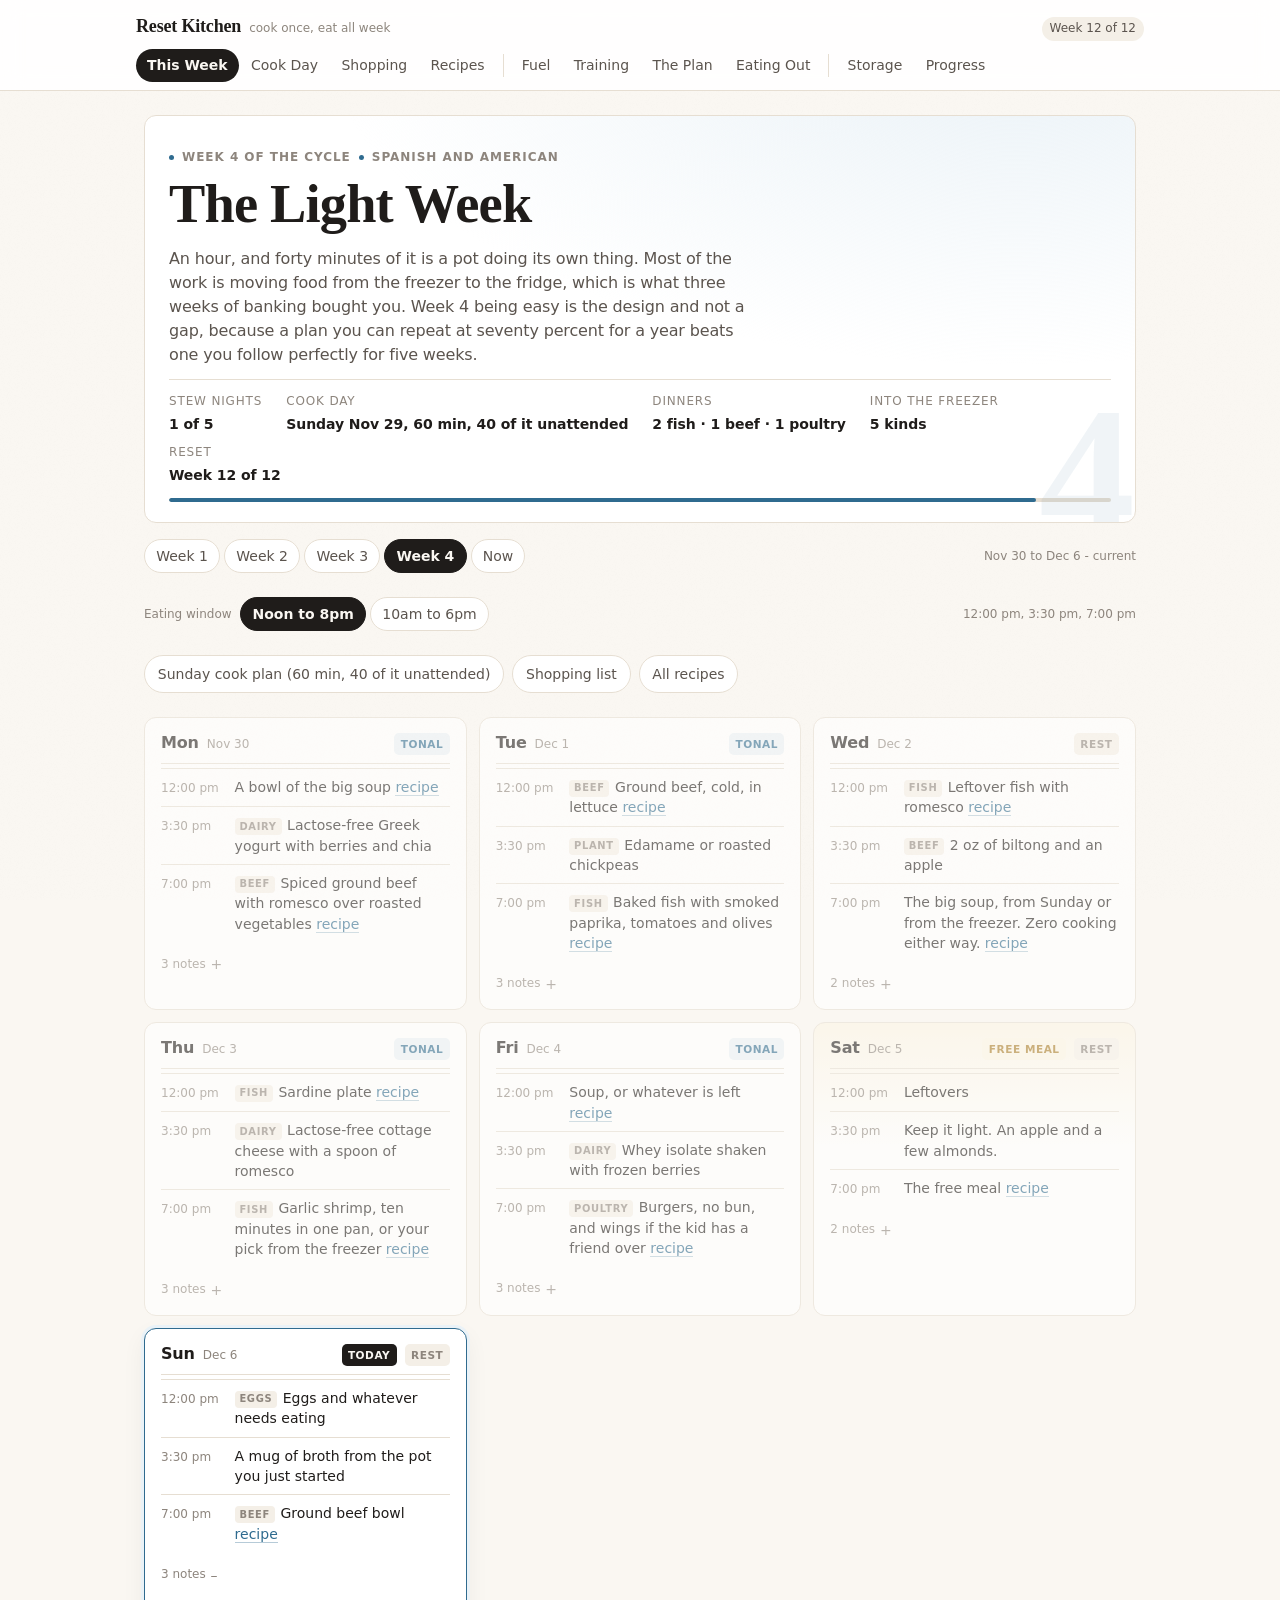
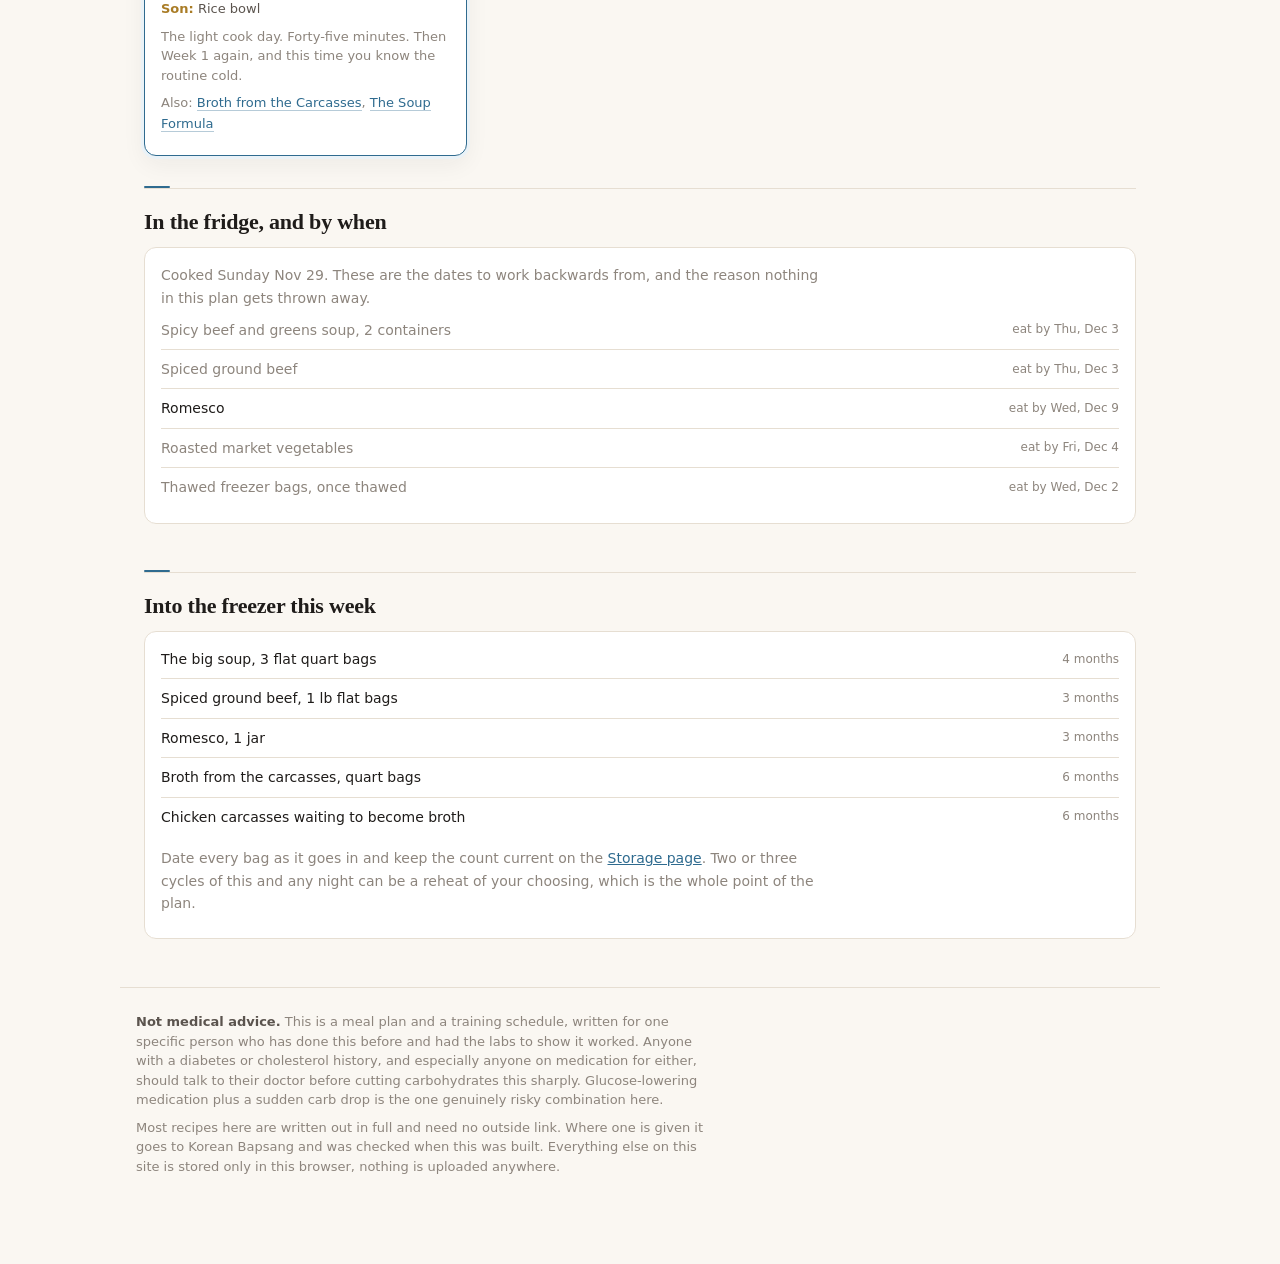
==== commit 7084b570: "Give it a voice: display serif, per-cuisine accents, a real masthead The last pass fixed hierarchy. " ====
--- a/index.html
+++ b/index.html
@@ -33,10 +33,20 @@
 }
 
 $('#main').innerHTML = `
-  <h1>Week ${w.n}: ${esc(w.title)} <span class="cuis">${esc(w.cuisine)}</span></h1>
-  <p class="lede">${esc(w.theme)}</p>
-  ${w.protein ? `<p class="muted"><b>Protein this week:</b> ${esc(w.protein)}</p>` : ''}
-  ${st.started && !st.done ? `<div class="bar"><i style="width:${pct}%"></i></div><p class="muted">Week ${st.resetWeek} of ${CONFIG.resetWeeks} in the reset. Cycle week ${st.cycleWeek} of ${WEEKS.length}.</p>` : ''}
+  <header class="mast">
+    <span class="num" aria-hidden="true">${w.n}</span>
+    <p class="eyebrow"><span class="dot"></span>Week ${w.n} of the cycle<span class="dot"></span>${esc(w.cuisine)}</p>
+    <h1>${esc(w.title)}</h1>
+    <p class="lede">${esc(w.theme)}</p>
+    <div class="facts">
+      <div><span>Stew nights</span><b>${w.days.slice(0, 5).filter(d => /soup|stew|jjigae|chili|brais/i.test(d.m2)).length} of 5</b></div>
+      <div><span>Cook day</span><b>Sunday ${esc(fmtShort(cookDay))}, ${esc(w.cookTime)}</b></div>
+      <div><span>Dinners</span><b>${esc(dinnerMix(w))}</b></div>
+      <div><span>Into the freezer</span><b>${w.freezer.length} kind${w.freezer.length === 1 ? '' : 's'}</b></div>
+      ${st.started && !st.done ? `<div><span>Reset</span><b>Week ${st.resetWeek} of ${CONFIG.resetWeeks}</b></div>` : ''}
+    </div>
+    ${st.started && !st.done ? `<div class="bar" style="margin-top:var(--s-3)"><i style="width:${pct}%"></i></div>` : ''}
+  </header>
   <div id="wb"></div>
   <div id="win"></div>
   ${banner}
--- a/assets/style.css
+++ b/assets/style.css
@@ -36,6 +36,7 @@
   --t-xl: 1.375rem;
   --t-2xl: 1.75rem;
   --t-hero: 2.75rem;
+  --t-mast: clamp(2.1rem, 6vw, 3.4rem);
 
   /* spacing scale */
   --s-1: .25rem;
@@ -46,10 +47,31 @@
   --s-6: 2rem;
   --s-7: 3rem;
 
+  /* a warm transitional serif for display, sans for reading. system stacks
+     only, so it stays a zero-dependency site. */
+  --display: "Iowan Old Style", "Palatino Linotype", "Book Antiqua", Palatino, Charter, Georgia, serif;
+  --sans: -apple-system, BlinkMacSystemFont, "Segoe UI", Inter, system-ui, sans-serif;
+
   --radius: 12px;
   --radius-sm: 8px;
   --shadow: 0 1px 2px rgba(31, 28, 26, .04), 0 8px 24px rgba(31, 28, 26, .06);
   --mono: ui-monospace, SFMono-Regular, Menlo, monospace;
+}
+
+/* The week sets the accent, so the site changes character as the cuisine
+   rotates. Contrast checked: each is >= 5:1 on cream and >= 5:1 for white
+   text sitting on it. Chart series colours are deliberately NOT themed -
+   colour there follows the measure, not the context. */
+body[data-cuisine="korean"]  { --accent: #b8402b; --accent-soft: #fdf0ec; }
+body[data-cuisine="mexican"] { --accent: #426d35; --accent-soft: #eef4ea; }
+body[data-cuisine="mideast"] { --accent: #8f5e18; --accent-soft: #f9f1e0; }
+body[data-cuisine="spanish"] { --accent: #2f6b8f; --accent-soft: #eaf2f7; }
+
+@media (prefers-color-scheme: dark) {
+  body[data-cuisine="korean"]  { --accent: #e8735a; --accent-soft: #2e1d18; }
+  body[data-cuisine="mexican"] { --accent: #8fbf7a; --accent-soft: #1e2a1a; }
+  body[data-cuisine="mideast"] { --accent: #d9a94e; --accent-soft: #2b2314; }
+  body[data-cuisine="spanish"] { --accent: #6fb0d4; --accent-soft: #17242c; }
 }
 
 @media (prefers-color-scheme: dark) {
@@ -82,10 +104,23 @@
   margin: 0;
   background: var(--bg);
   color: var(--ink);
-  font: var(--t-md)/1.6 -apple-system, BlinkMacSystemFont, "Segoe UI", Inter, system-ui, sans-serif;
+  font: var(--t-md)/1.6 var(--sans);
   padding-bottom: var(--s-7);
   -webkit-font-smoothing: antialiased;
-}
+  transition: background-color .4s ease;
+}
+/* a paper grain, so the cream reads as stock rather than as flat #faf7f2 */
+body::before {
+  content: "";
+  position: fixed;
+  inset: 0;
+  z-index: 0;
+  pointer-events: none;
+  opacity: .5;
+  background-image: url("data:image/svg+xml,%3Csvg xmlns='http://www.w3.org/2000/svg' width='140' height='140'%3E%3Cfilter id='n'%3E%3CfeTurbulence type='fractalNoise' baseFrequency='.85' numOctaves='3'/%3E%3CfeColorMatrix type='saturate' values='0'/%3E%3C/filter%3E%3Crect width='140' height='140' filter='url(%23n)' opacity='.035'/%3E%3C/svg%3E");
+}
+header.top, main, .foot { position: relative; z-index: 1; }
+::selection { background: var(--accent-soft); color: var(--accent); }
 
 a { color: var(--accent); }
 
@@ -111,9 +146,10 @@
 .brand a {
   color: var(--ink);
   text-decoration: none;
-  font-weight: 650;
-  font-size: var(--t-md);
-  letter-spacing: -.015em;
+  font-family: var(--display);
+  font-weight: 600;
+  font-size: var(--t-lg);
+  letter-spacing: -.01em;
 }
 .brand .sub { color: var(--ink-3); font-size: var(--t-xs); letter-spacing: 0; }
 .brand .spacer { flex: 1; }
@@ -166,20 +202,34 @@
 main { max-width: 1040px; margin: 0 auto; padding: var(--s-5) var(--s-4) 0; }
 
 h1 {
+  font-family: var(--display);
   font-size: var(--t-2xl);
-  line-height: 1.15;
-  letter-spacing: -.025em;
-  font-weight: 680;
+  line-height: 1.1;
+  letter-spacing: -.015em;
+  font-weight: 600;
   margin: 0 0 var(--s-2);
 }
 h2 {
-  font-size: var(--t-lg);
-  line-height: 1.25;
-  letter-spacing: -.015em;
-  font-weight: 650;
+  font-family: var(--display);
+  font-size: var(--t-xl);
+  line-height: 1.2;
+  letter-spacing: -.01em;
+  font-weight: 600;
   margin: var(--s-7) 0 var(--s-3);
   padding-top: var(--s-3);
   border-top: 1px solid var(--line);
+}
+/* a small accent tick on every section rule, so the page has a spine */
+h2::before {
+  content: "";
+  display: block;
+  width: 26px;
+  height: 2px;
+  background: var(--accent);
+  border-radius: 2px;
+  margin-bottom: var(--s-2);
+  transform: translateY(calc(-1 * var(--s-3) - 1px));
+  margin-top: -2px;
 }
 h2:first-of-type { margin-top: var(--s-6); }
 h3 { font-size: var(--t-ms); font-weight: 650; margin: 0 0 var(--s-1); letter-spacing: -.005em; }
@@ -732,3 +782,149 @@
   html { scroll-behavior: auto; }
   * { transition: none !important; }
 }
+
+/* ============================================================
+   Masthead: the week gets a real opening rather than an h1
+   ============================================================ */
+
+.mast {
+  position: relative;
+  overflow: hidden;
+  border: 1px solid var(--line);
+  border-radius: var(--radius);
+  background:
+    radial-gradient(120% 140% at 88% -20%, var(--accent-soft) 0%, transparent 58%),
+    var(--card);
+  padding: var(--s-5) var(--s-5) var(--s-4);
+  margin-bottom: var(--s-4);
+}
+.mast .num {
+  position: absolute;
+  right: .04em;
+  bottom: -.26em;
+  font-family: var(--display);
+  font-size: clamp(7rem, 22vw, 12rem);
+  line-height: 1;
+  font-weight: 600;
+  color: var(--accent);
+  opacity: .07;
+  pointer-events: none;
+  user-select: none;
+  letter-spacing: -.04em;
+}
+.mast .eyebrow { display: flex; align-items: center; gap: var(--s-2); flex-wrap: wrap; }
+.mast .eyebrow .dot { width: 5px; height: 5px; border-radius: 100px; background: var(--accent); }
+.mast h1 {
+  font-size: var(--t-mast);
+  margin: var(--s-2) 0 var(--s-3);
+  max-width: 20ch;
+  position: relative;
+}
+.mast .lede { font-size: var(--t-md); max-width: 58ch; margin-bottom: var(--s-3); position: relative; }
+.mast .facts {
+  display: flex;
+  flex-wrap: wrap;
+  gap: var(--s-2) var(--s-5);
+  padding-top: var(--s-3);
+  border-top: 1px solid var(--line);
+  position: relative;
+}
+.mast .facts div { min-width: 0; }
+.mast .facts b {
+  display: block;
+  font-size: var(--t-ms);
+  font-weight: 650;
+  letter-spacing: -.005em;
+}
+.mast .facts span {
+  display: block;
+  font-size: var(--t-xs);
+  color: var(--ink-3);
+  text-transform: uppercase;
+  letter-spacing: .07em;
+  margin-bottom: .1rem;
+}
+
+/* ---------- craft in the details ---------- */
+
+.day { transition: transform .18s cubic-bezier(.2,.7,.3,1), border-color .18s ease, box-shadow .18s ease; }
+@media (hover: hover) {
+  .day:hover { transform: translateY(-2px); border-color: var(--line-2); box-shadow: var(--shadow); }
+  .day.today:hover { border-color: var(--accent); }
+}
+
+/* cards fade up on load, staggered, so the week arrives rather than appears */
+@media (prefers-reduced-motion: no-preference) {
+  .grid.days > .day {
+    animation: rise .45s cubic-bezier(.2,.7,.3,1) backwards;
+  }
+  .grid.days > .day:nth-child(1) { animation-delay: .02s; }
+  .grid.days > .day:nth-child(2) { animation-delay: .06s; }
+  .grid.days > .day:nth-child(3) { animation-delay: .10s; }
+  .grid.days > .day:nth-child(4) { animation-delay: .14s; }
+  .grid.days > .day:nth-child(5) { animation-delay: .18s; }
+  .grid.days > .day:nth-child(6) { animation-delay: .22s; }
+  .grid.days > .day:nth-child(7) { animation-delay: .26s; }
+  .mast { animation: rise .5s cubic-bezier(.2,.7,.3,1) backwards; }
+}
+@keyframes rise {
+  from { opacity: 0; transform: translateY(10px); }
+  to { opacity: 1; transform: none; }
+}
+
+/* the eating-window and week pickers get a spring on the active pill */
+.weekbar button, .cats button, nav.tabs a { transition: background .16s ease, color .16s ease, border-color .16s ease; }
+
+details.recipe > summary,
+details.extra > summary { transition: color .14s ease, background .14s ease; }
+
+/* focus: visible, accent-coloured, never removed */
+a:focus-visible, button:focus-visible, summary:focus-visible, input:focus-visible, select:focus-visible {
+  outline: 2px solid var(--accent);
+  outline-offset: 2px;
+  border-radius: 4px;
+}
+
+/* a warmer scrollbar on the desktop */
+@supports (scrollbar-color: auto) {
+  html { scrollbar-color: var(--line-2) transparent; }
+}
+
+/* the cook-day timeline gets a real rail, with the dots to the left of the
+   times rather than on top of them */
+.tl { position: relative; }
+.tl::before {
+  content: "";
+  position: absolute;
+  left: 4px;
+  top: 1rem;
+  bottom: 1rem;
+  width: 1px;
+  background: var(--line);
+}
+.tl li { position: relative; padding-left: 1.4rem; }
+.tl li::after {
+  content: "";
+  position: absolute;
+  left: 0;
+  top: 1.15rem;
+  width: 5px;
+  height: 5px;
+  border-radius: 100px;
+  background: var(--accent);
+  border: 2px solid var(--card);
+  box-sizing: content-box;
+}
+.tl li:first-child::after { top: .4rem; }
+
+/* pull quotes: the one-line verdicts deserve to look like verdicts */
+.verdict {
+  font-family: var(--display);
+  font-size: var(--t-lg);
+  line-height: 1.4;
+  color: var(--ink);
+  border-left: 2px solid var(--accent);
+  padding: var(--s-1) 0 var(--s-1) var(--s-4);
+  margin: var(--s-3) 0;
+  max-width: 60ch;
+}
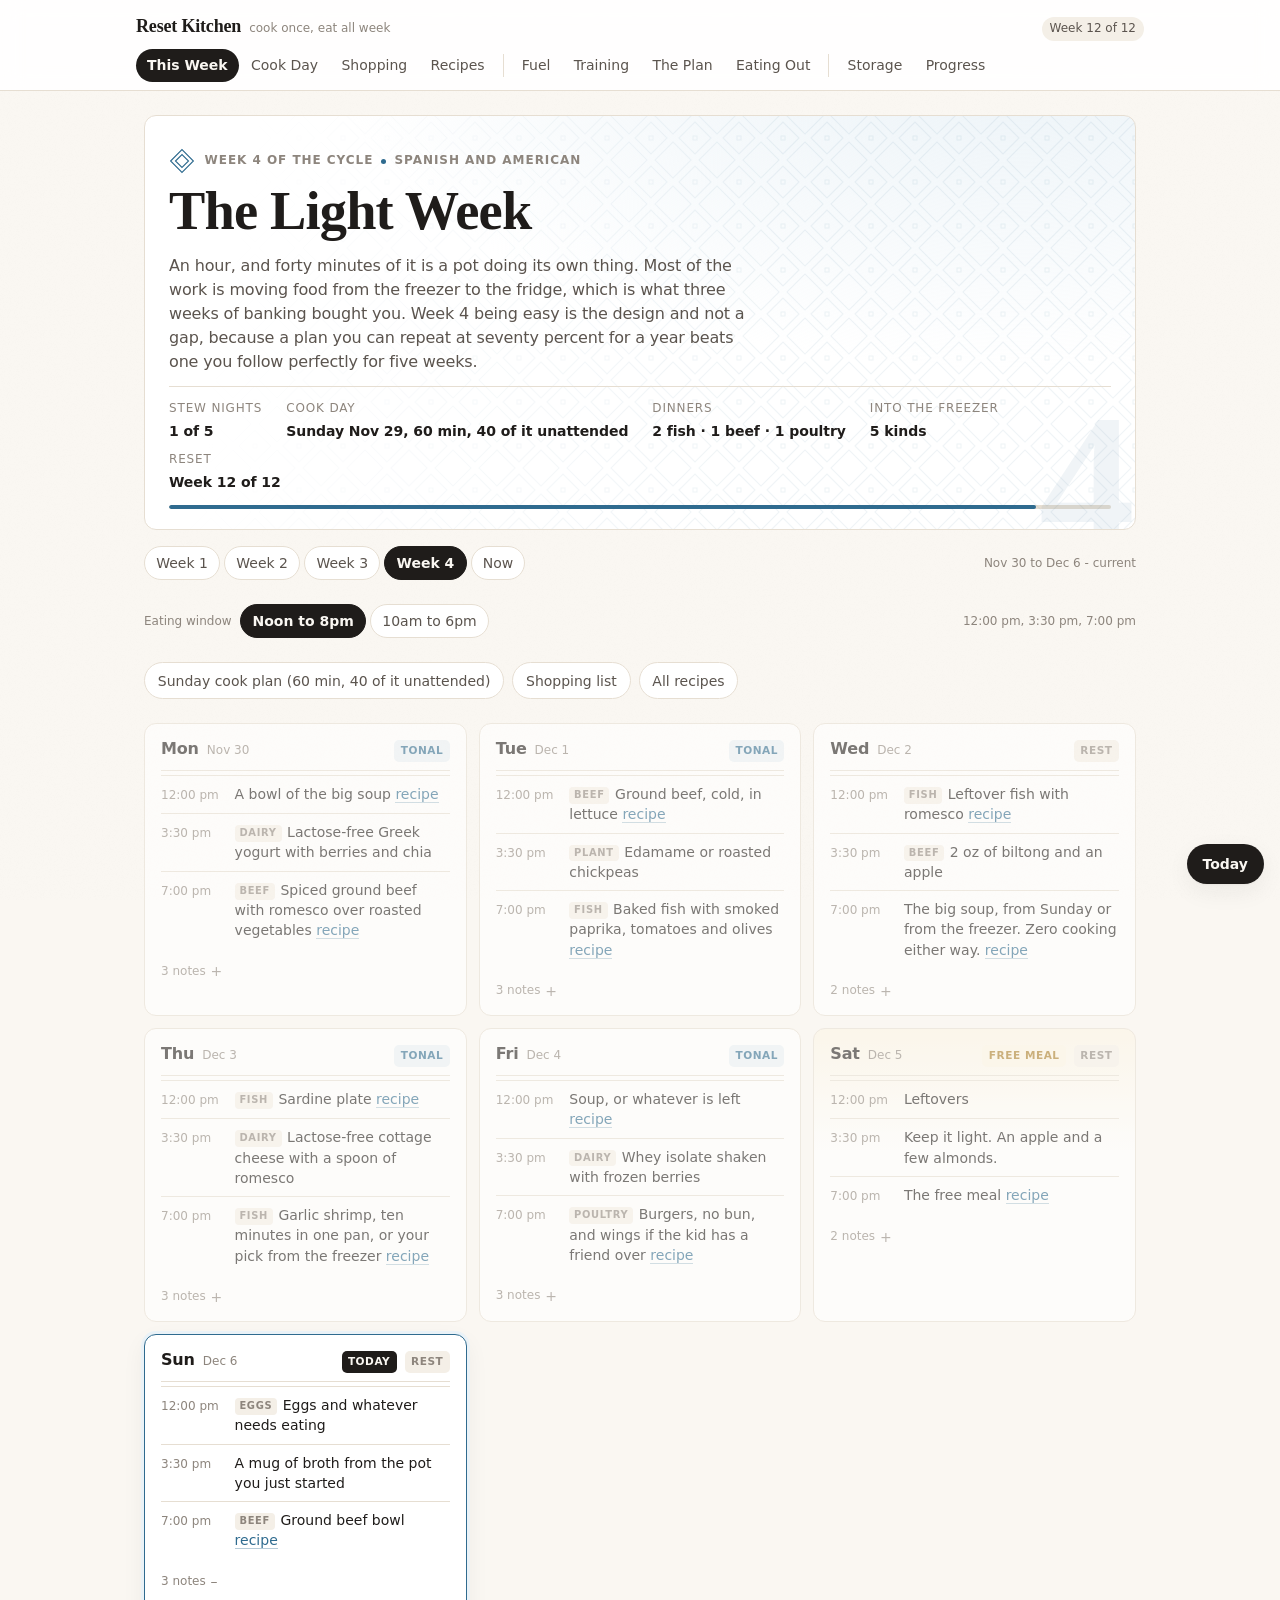
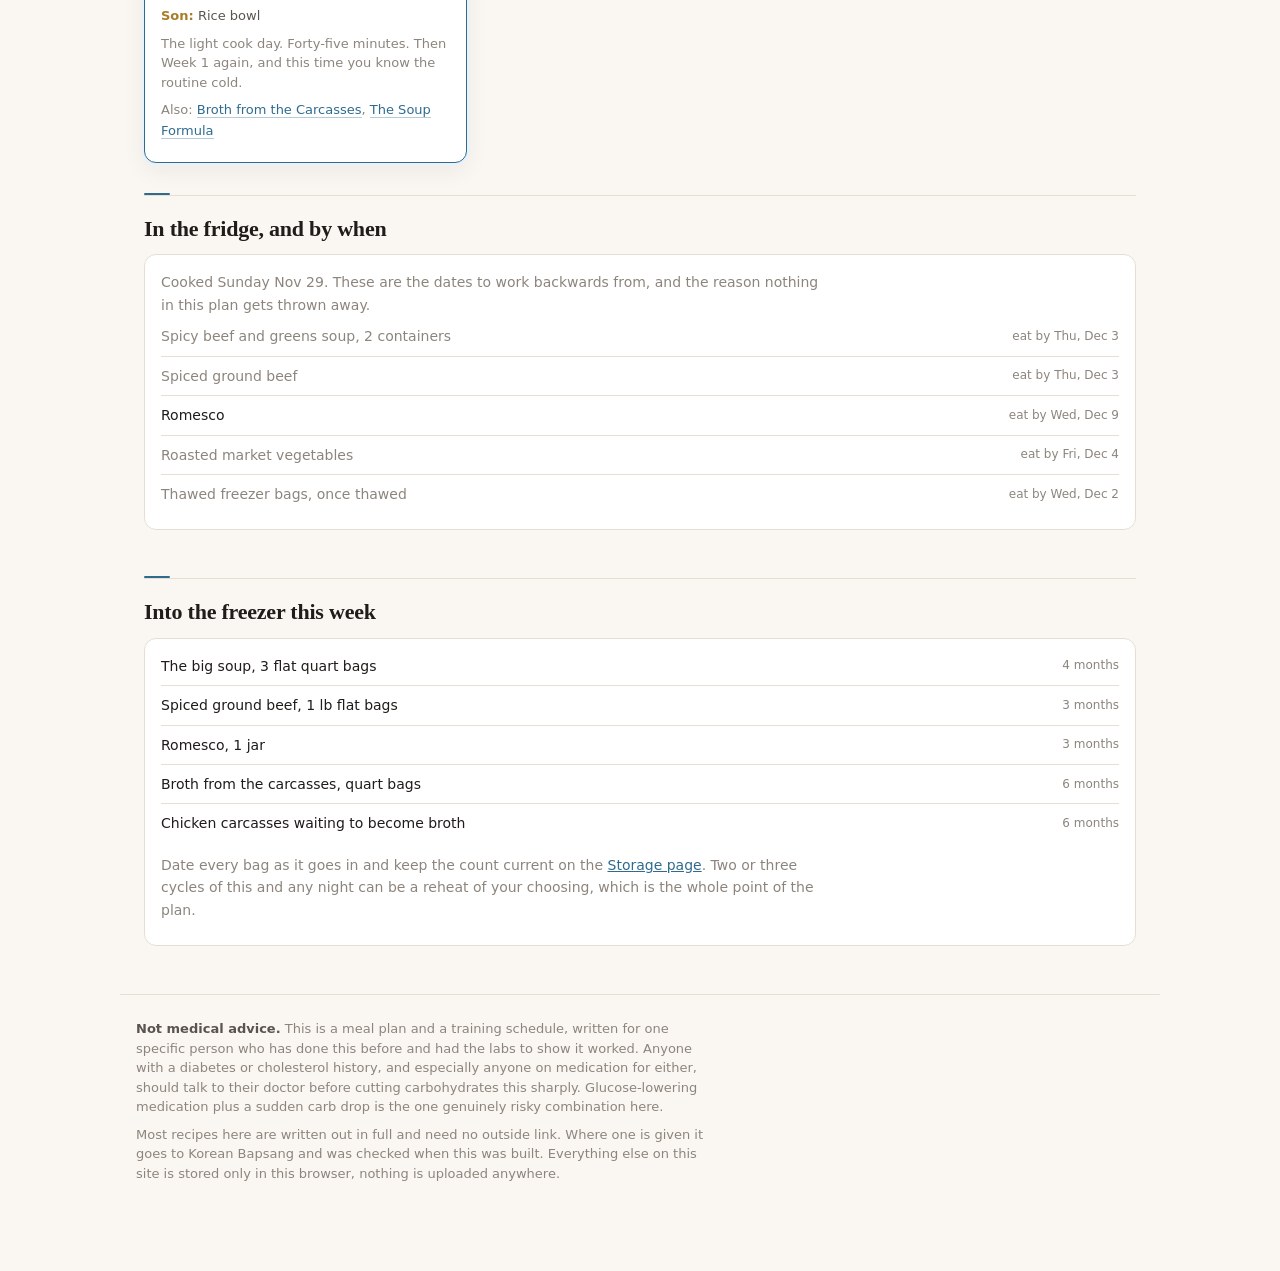
==== commit 45ed4902: "Add cuisine art, and a collapsible menu for mobile Art, drawn from the food rather than laid on top " ====
--- a/index.html
+++ b/index.html
@@ -16,6 +16,7 @@
 renderChrome('index.html');
 const w = weekData();
 const win = activeWindow();
+const slug = cuisineSlug(w.cuisine);
 const st = resetState();
 const mon = mondayForCycleWeek(w.n);
 const cookDay = addDays(mon, -1);
@@ -34,8 +35,9 @@
 
 $('#main').innerHTML = `
   <header class="mast">
+    ${cuisineGround(slug)}
     <span class="num" aria-hidden="true">${w.n}</span>
-    <p class="eyebrow"><span class="dot"></span>Week ${w.n} of the cycle<span class="dot"></span>${esc(w.cuisine)}</p>
+    <p class="eyebrow">${cuisineGlyph(slug, 26)}<span>Week ${w.n} of the cycle</span><span class="dot"></span><span>${esc(w.cuisine)}</span></p>
     <h1>${esc(w.title)}</h1>
     <p class="lede">${esc(w.theme)}</p>
     <div class="facts">
@@ -124,7 +126,20 @@
   </div>`;
 }).join('');
 
-if ($('#today')) setTimeout(() => $('#today').scrollIntoView({ block: 'center', behavior: 'smooth' }), 200);
+/* jump back to today, shown only once today has scrolled out of view */
+const todayCard = $('#today');
+if (todayCard) {
+  setTimeout(() => todayCard.scrollIntoView({ block: 'center', behavior: 'smooth' }), 200);
+  document.body.insertAdjacentHTML('beforeend', '<button class="totoday" id="jt">Today</button>');
+  const btn = $('#jt');
+  btn.onclick = () => todayCard.scrollIntoView({ block: 'center', behavior: 'smooth' });
+  if ('IntersectionObserver' in window) {
+    new IntersectionObserver(
+      ([e]) => btn.classList.toggle('on', !e.isIntersecting),
+      { threshold: 0.15 }
+    ).observe(todayCard);
+  }
+}
 </script>
 </body>
 </html>
--- a/assets/style.css
+++ b/assets/style.css
@@ -928,3 +928,118 @@
   margin: var(--s-3) 0;
   max-width: 60ch;
 }
+
+/* ============================================================
+   Cuisine art: the motif tiled faintly as a ground, and once at
+   size as the week's emblem. Geometry only, tone on tone.
+   ============================================================ */
+
+.ground {
+  position: absolute;
+  inset: 0;
+  width: 100%;
+  height: 100%;
+  color: var(--accent);
+  opacity: .07;
+  pointer-events: none;
+}
+@media (prefers-color-scheme: dark) { .ground { opacity: .1; } }
+
+.glyph { color: var(--accent); flex: 0 0 auto; }
+
+.mast .eyebrow .glyph { margin-right: .1rem; }
+.mast .ground {
+  /* fade the tiling out to the left so the text sits on clean stock */
+  -webkit-mask-image: linear-gradient(100deg, transparent 8%, #000 62%);
+  mask-image: linear-gradient(100deg, transparent 8%, #000 62%);
+}
+
+/* ============================================================
+   Mobile menu: one tap, grouped, no JS needed to open it
+   ============================================================ */
+
+.menu { display: none; }
+.menu > summary {
+  list-style: none;
+  cursor: pointer;
+  display: flex;
+  align-items: center;
+  gap: var(--s-2);
+  padding: .1rem var(--s-4) var(--s-3);
+  max-width: 1040px;
+  margin: 0 auto;
+}
+.menu > summary::-webkit-details-marker { display: none; }
+.menu > summary .cur {
+  font-size: var(--t-ms);
+  font-weight: 650;
+  color: var(--ink);
+  background: var(--ink);
+  color: var(--bg);
+  border-radius: 100px;
+  padding: .34rem .8rem;
+}
+.menu > summary .chev {
+  width: .5rem;
+  height: .5rem;
+  border-right: 1.5px solid var(--ink-3);
+  border-bottom: 1.5px solid var(--ink-3);
+  transform: rotate(45deg) translateY(-1px);
+  transition: transform .18s ease;
+}
+.menu[open] > summary .chev { transform: rotate(-135deg) translateY(-1px); }
+.menu-body {
+  border-top: 1px solid var(--line);
+  padding: var(--s-3) var(--s-4) var(--s-4);
+  display: grid;
+  gap: var(--s-4);
+  max-height: 70vh;
+  overflow-y: auto;
+}
+.menu-group .eyebrow { margin: 0 0 var(--s-1); }
+.menu-group a {
+  display: block;
+  padding: .5rem .1rem;
+  font-size: var(--t-md);
+  color: var(--ink);
+  text-decoration: none;
+  border-bottom: 1px solid var(--line);
+}
+.menu-group a:last-child { border-bottom: none; }
+.menu-group a[aria-current="page"] { color: var(--accent); font-weight: 650; }
+
+@media (max-width: 700px) {
+  nav.tabs { display: none; }
+  .menu { display: block; }
+  .brand .sub { display: none; }
+  /* a touch more air between lines on a phone */
+  body { font-size: 1.02rem; }
+  .mast { padding: var(--s-4); }
+  .mast .facts { gap: var(--s-3) var(--s-4); }
+}
+
+/* ============================================================
+   Jump-to-today, only while today is off screen
+   ============================================================ */
+
+.totoday {
+  position: fixed;
+  right: var(--s-4);
+  bottom: var(--s-4);
+  z-index: 40;
+  background: var(--ink);
+  color: var(--bg);
+  border: none;
+  border-radius: 100px;
+  font: inherit;
+  font-size: var(--t-ms);
+  font-weight: 600;
+  padding: .55rem 1rem;
+  box-shadow: var(--shadow);
+  cursor: pointer;
+  opacity: 0;
+  transform: translateY(8px);
+  pointer-events: none;
+  transition: opacity .2s ease, transform .2s ease;
+}
+.totoday.on { opacity: 1; transform: none; pointer-events: auto; }
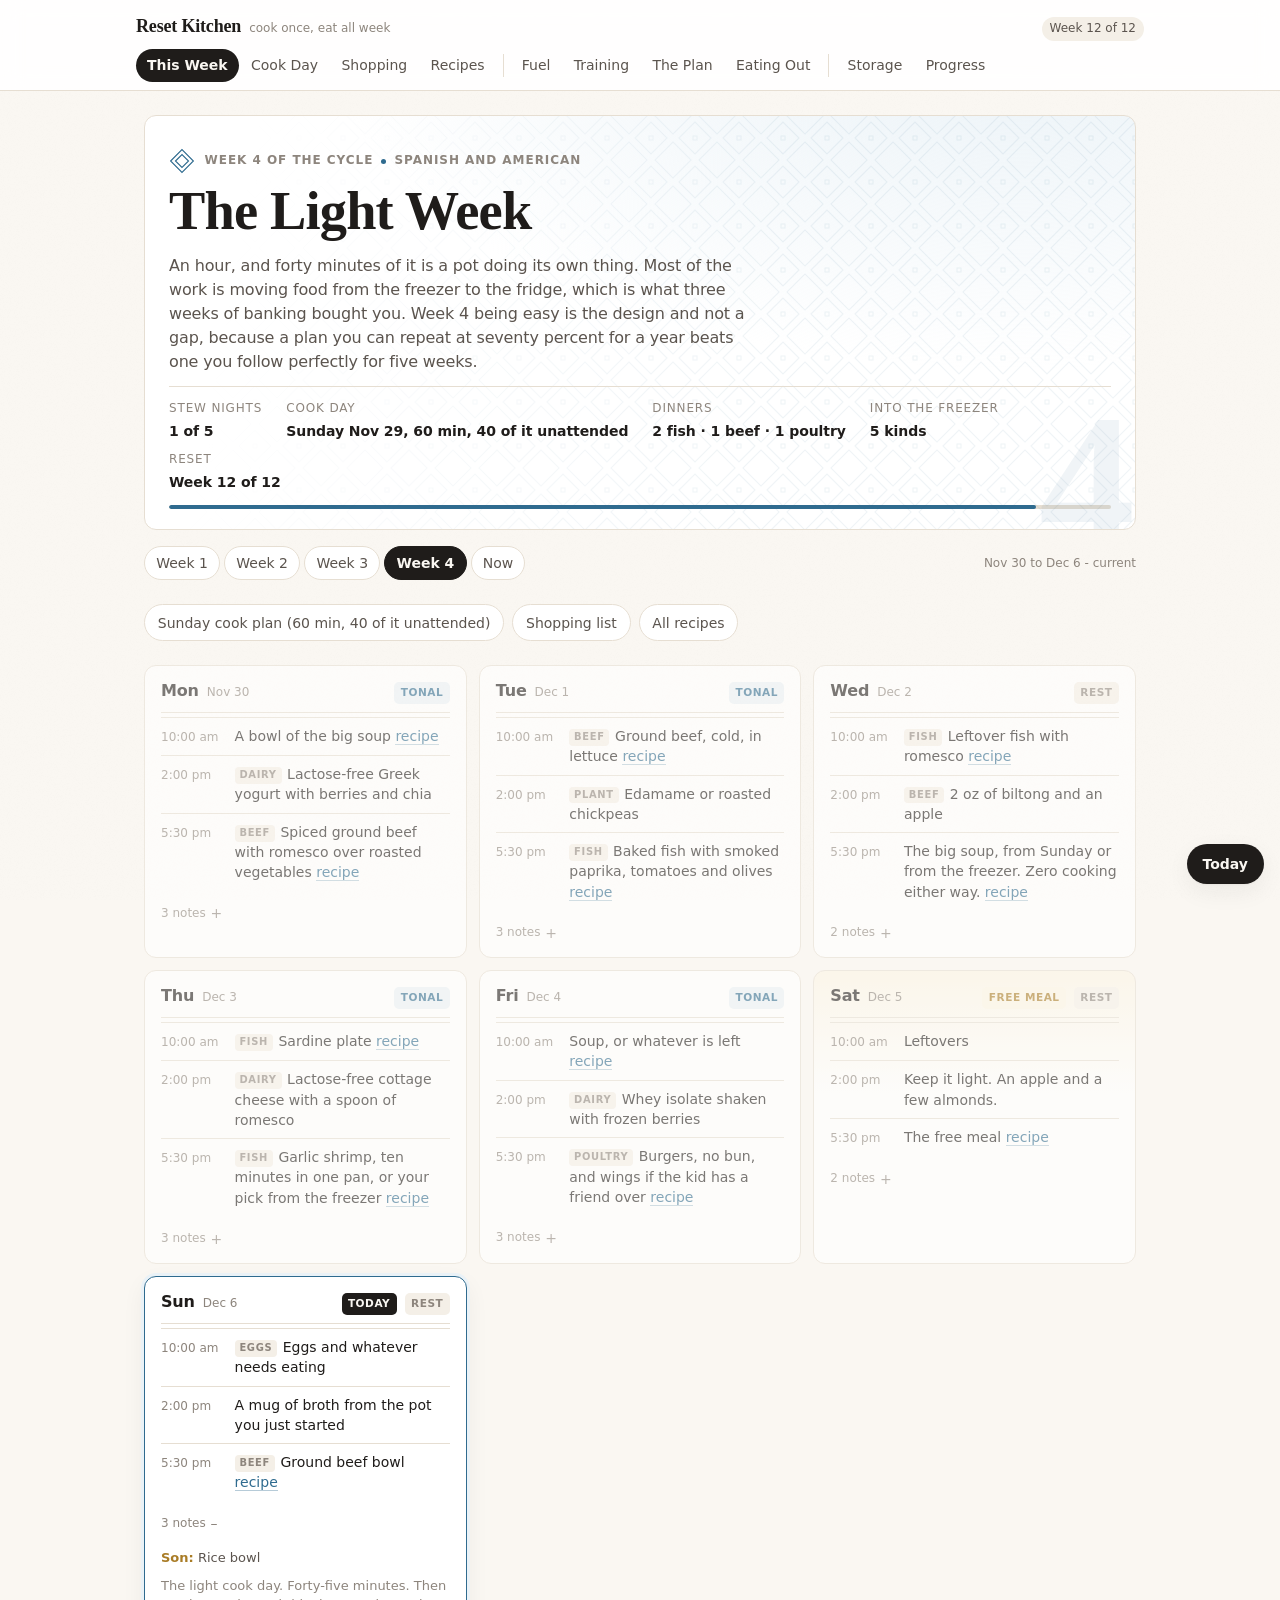
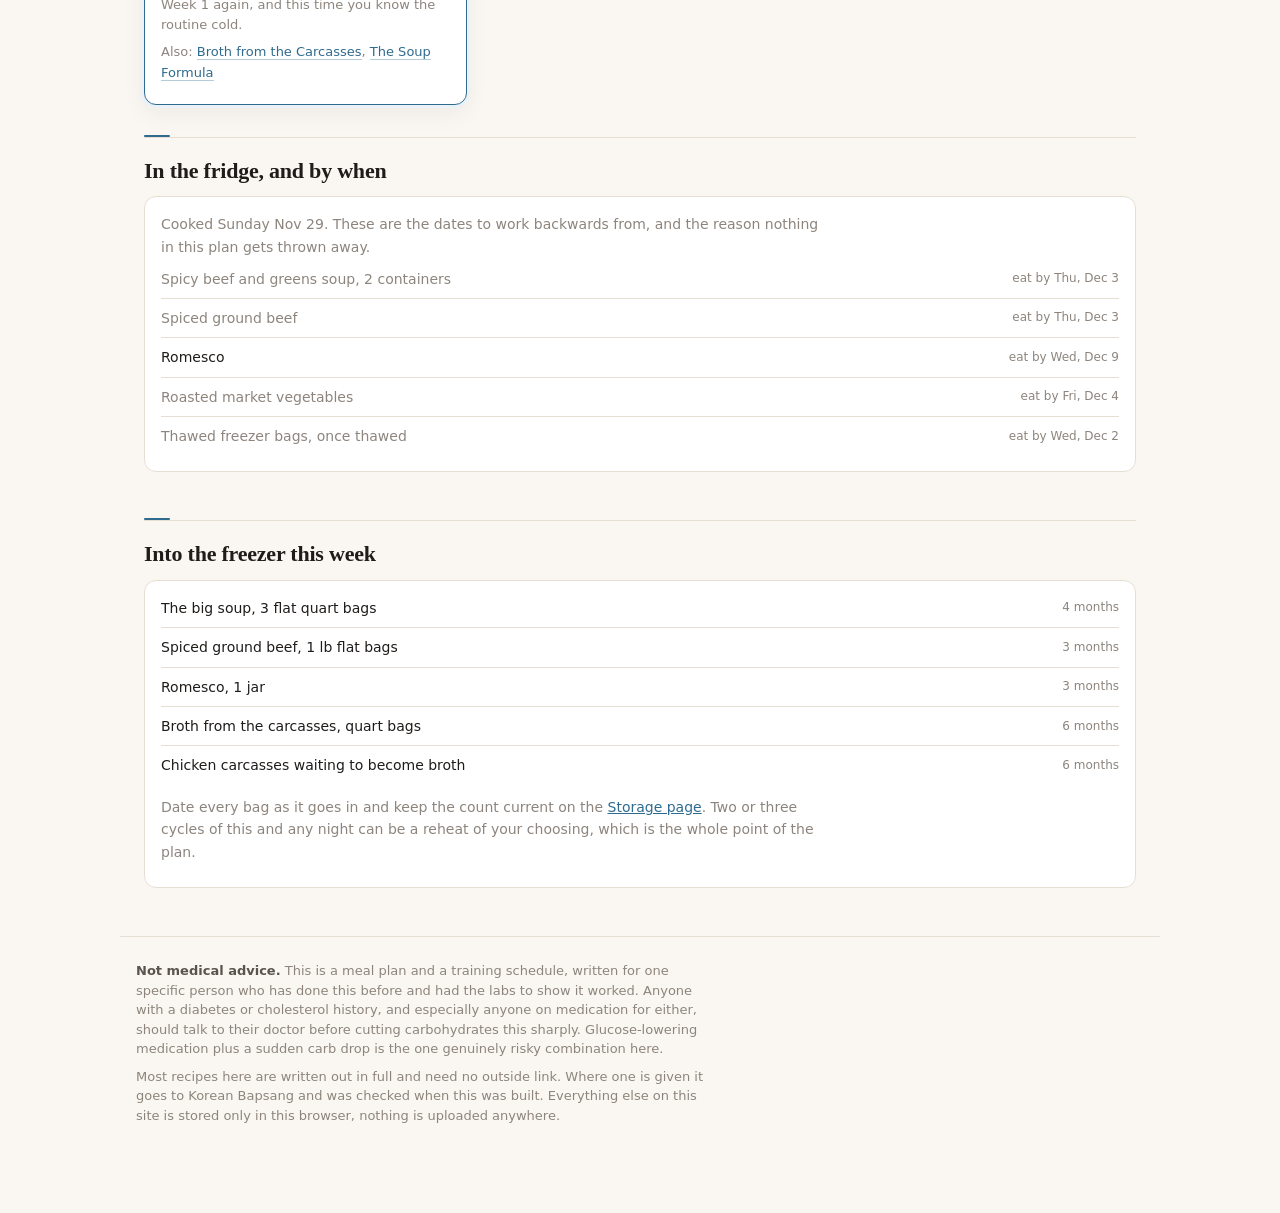
==== commit fd84cd7e: "Settle on one eating window, 10am to 6pm The toggle was an extra decision on every page for no benef" ====
--- a/index.html
+++ b/index.html
@@ -50,7 +50,6 @@
     ${st.started && !st.done ? `<div class="bar" style="margin-top:var(--s-3)"><i style="width:${pct}%"></i></div>` : ''}
   </header>
   <div id="wb"></div>
-  <div id="win"></div>
   ${banner}
   <div class="tools">
     <a class="btn" href="cook.html">Sunday cook plan (${esc(w.cookTime)})</a>
@@ -73,8 +72,6 @@
 `;
 
 weekBar('#wb');
-windowPicker('#win');
-
 $('#keeps').innerHTML = (w.keeps || []).map(k => {
   const by = addDays(cookDay, k.days);
   const gone = iso(by) < todayISO;
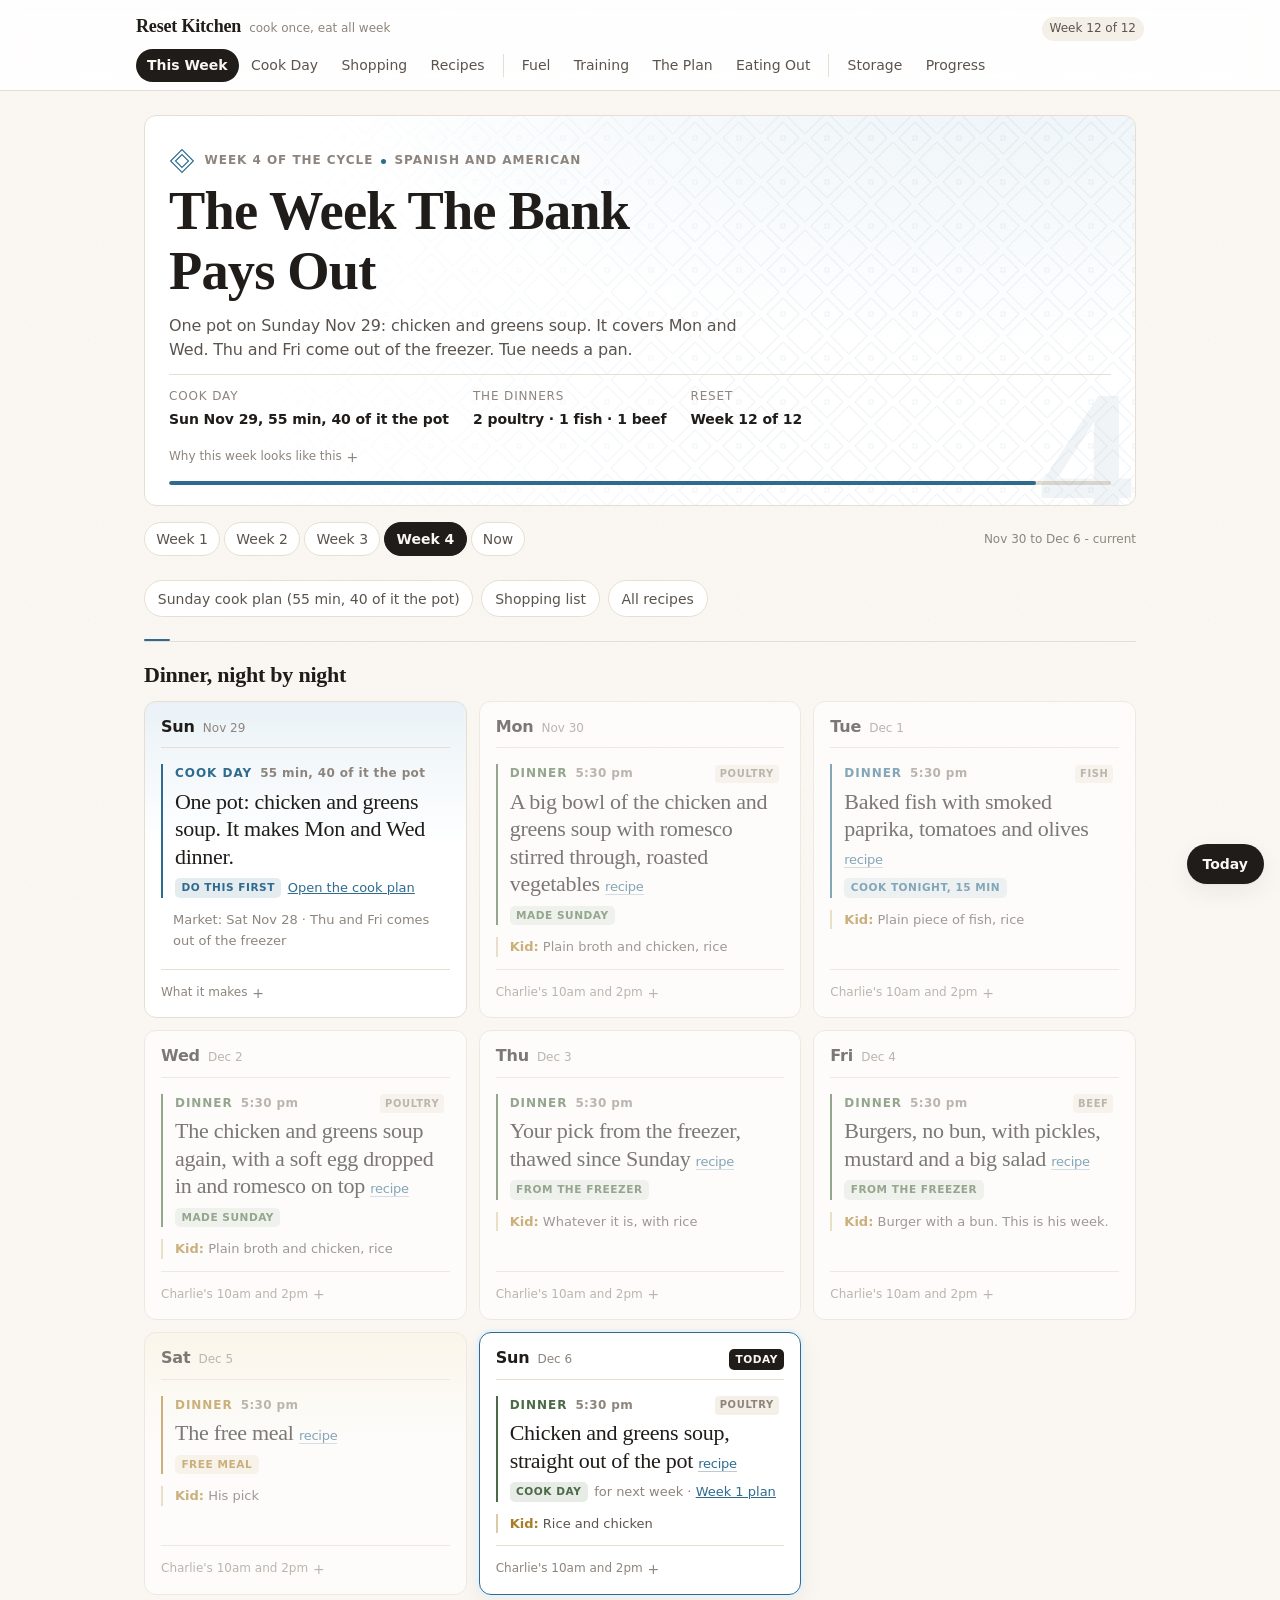
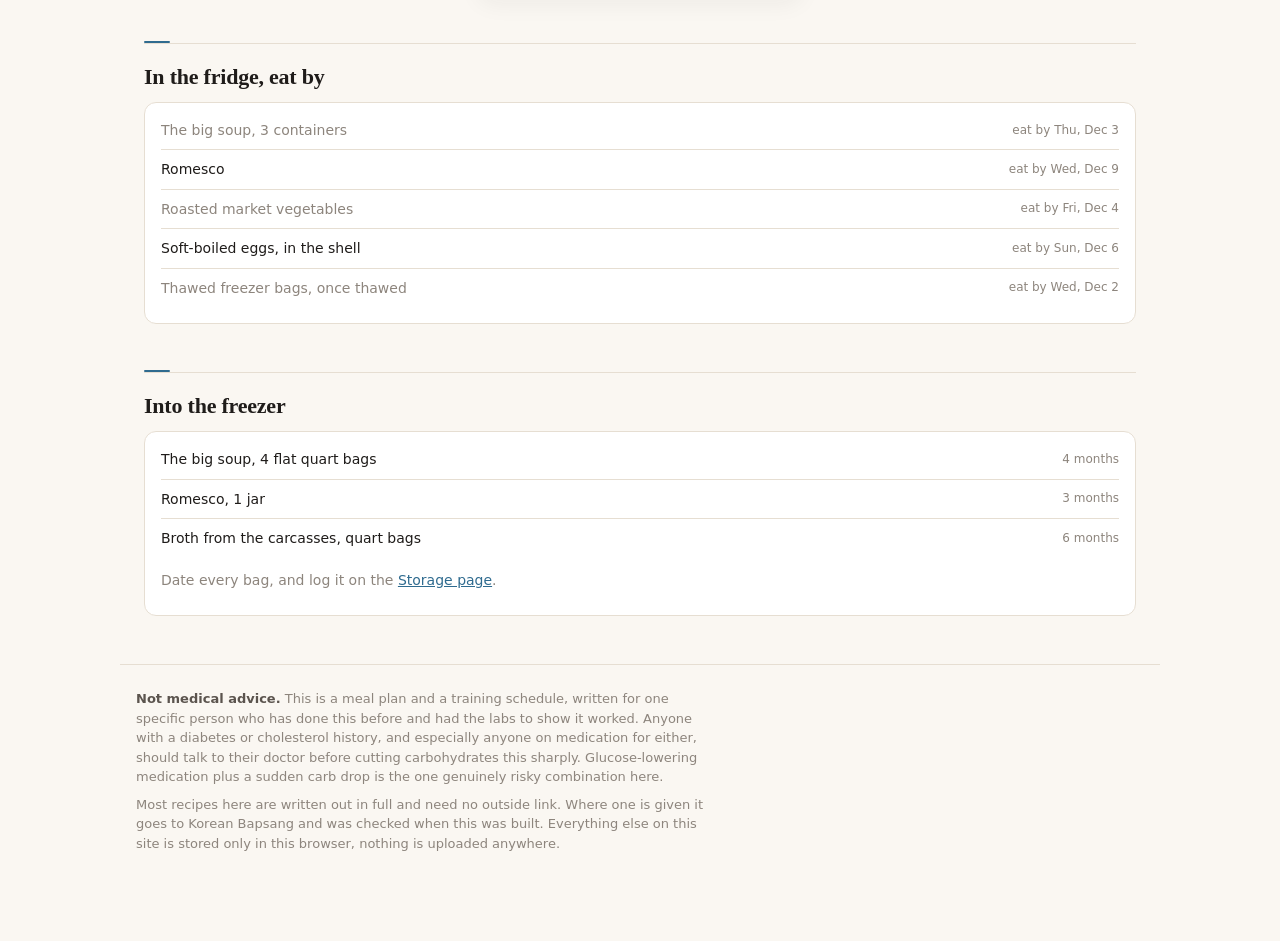
==== commit 2fa79e37: "Say less on every page someone cooks from Four pages had a paragraph of prose above every section ex" ====
--- a/index.html
+++ b/index.html
@@ -22,15 +22,15 @@
 const cookDay = addDays(mon, -1);
 const todayISO = iso(today());
 const bday = CONFIG.birthday ? parseISO(CONFIG.birthday) : null;
+const nextWeek = WEEKS[w.n % WEEKS.length];
 
 const pct = st.started ? Math.min(100, Math.round((st.resetWeek - 1) / CONFIG.resetWeeks * 100)) : 0;
 
 let banner = '';
 if (!st.started) {
-  banner = `<div class="card"><b>Week 1 starts Monday ${esc(fmtShort(parseISO(CONFIG.cycleStart)))}.</b>
-    <p class="muted" style="margin:.35rem 0 0">Farmers market the Saturday before (${esc(fmtShort(addDays(parseISO(CONFIG.cycleStart), -2)))}), cook the Sunday (${esc(fmtShort(addDays(parseISO(CONFIG.cycleStart), -1)))}). Start with the <a href="plan.html">Plan</a> and the <a href="shopping.html">Shopping list</a>.</p></div>`;
+  banner = `<div class="card"><b>Week 1 starts Monday ${esc(fmtShort(parseISO(CONFIG.cycleStart)))}.</b> Market Sat ${esc(fmtShort(addDays(parseISO(CONFIG.cycleStart), -2)))}, cook Sun ${esc(fmtShort(addDays(parseISO(CONFIG.cycleStart), -1)))}.</div>`;
 } else if (st.done) {
-  banner = `<div class="card"><b>Twelve weeks done.</b><p class="muted" style="margin:.35rem 0 0">Time to get the bloodwork redrawn and compare it to your baseline. The cycle keeps repeating in the meantime, and by now the freezer is doing most of the work.</p></div>`;
+  banner = `<div class="card"><b>Twelve weeks done.</b> Time to redraw the bloodwork. The cycle keeps repeating in the meantime.</div>`;
 }
 
 $('#main').innerHTML = `
@@ -39,14 +39,13 @@
     <span class="num" aria-hidden="true">${w.n}</span>
     <p class="eyebrow">${cuisineGlyph(slug, 26)}<span>Week ${w.n} of the cycle</span><span class="dot"></span><span>${esc(w.cuisine)}</span></p>
     <h1>${esc(w.title)}</h1>
-    <p class="lede">${esc(w.theme)}</p>
+    <p class="lede">${esc(weekInOneLine(w, cookDay))}</p>
     <div class="facts">
-      <div><span>Stew nights</span><b>${w.days.slice(0, 5).filter(d => /soup|stew|jjigae|chili|brais/i.test(d.m2)).length} of 5</b></div>
-      <div><span>Cook day</span><b>Sunday ${esc(fmtShort(cookDay))}, ${esc(w.cookTime)}</b></div>
-      <div><span>Dinners</span><b>${esc(dinnerMix(w))}</b></div>
-      <div><span>Into the freezer</span><b>${w.freezer.length} kind${w.freezer.length === 1 ? '' : 's'}</b></div>
+      <div><span>Cook day</span><b>Sun ${esc(fmtShort(cookDay))}, ${esc(w.cookTime)}</b></div>
+      <div><span>The dinners</span><b>${esc(dinnerMix(w))}</b></div>
       ${st.started && !st.done ? `<div><span>Reset</span><b>Week ${st.resetWeek} of ${CONFIG.resetWeeks}</b></div>` : ''}
     </div>
+    <details class="extra why"><summary>Why this week looks like this</summary><div class="extra-body"><p class="note-n">${esc(w.theme)}</p></div></details>
     ${st.started && !st.done ? `<div class="bar" style="margin-top:var(--s-3)"><i style="width:${pct}%"></i></div>` : ''}
   </header>
   <div id="wb"></div>
@@ -56,18 +55,16 @@
     <a class="btn" href="shopping.html">Shopping list</a>
     <a class="btn" href="recipes.html">All recipes</a>
   </div>
+  <h2 style="margin-top:var(--s-5)">Dinner, night by night</h2>
   <div class="grid days" id="days"></div>
 
-  <h2>In the fridge, and by when</h2>
-  <div class="card">
-    <p class="muted" style="margin:0 0 .6rem">Cooked Sunday ${esc(fmtShort(cookDay))}. These are the dates to work backwards from, and the reason nothing in this plan gets thrown away.</p>
-    <div id="keeps"></div>
-  </div>
+  <h2>In the fridge, eat by</h2>
+  <div class="card"><div id="keeps"></div></div>
 
-  <h2>Into the freezer this week</h2>
+  <h2>Into the freezer</h2>
   <div class="card">
     <div id="bank"></div>
-    <p class="muted" style="margin-top:.7rem">Date every bag as it goes in and keep the count current on the <a href="freezer.html">Storage page</a>. Two or three cycles of this and any night can be a reheat of your choosing, which is the whole point of the plan.</p>
+    <p class="muted" style="margin-top:.7rem">Date every bag, and log it on the <a href="freezer.html">Storage page</a>.</p>
   </div>
 `;
 
@@ -85,7 +82,31 @@
   `<div class="frz"><span class="n">${esc(f.what)}</span><span class="age">${f.months} month${f.months === 1 ? '' : 's'}</span></div>`
 ).join('');
 
-$('#days').innerHTML = w.days.map((d, i) => {
+/* The grid opens with the Sunday before Monday, because that cook day is
+   what makes the rest of the week possible and it is the one thing that has
+   to happen on a date. Two Sundays are in play in any week and this is the
+   earlier one. */
+const madeList = w.days.slice(0, 5).filter(d => d.src === 'sunday' || d.src === 'assemble');
+const bankList = w.days.slice(0, 5).filter(d => daySrc(d) === 'freezer');
+const cookIsToday = iso(cookDay) === todayISO;
+const cookCard = `
+  <div class="day cookday${cookIsToday ? ' today' : ''}"${cookIsToday ? ' id="today"' : ''}>
+    <div class="dh">
+      <b>Sun</b>
+      <span class="date">${esc(fmtShort(cookDay))}</span>
+      <span class="spacer"></span>
+      ${cookIsToday ? '<span class="pill today">Today</span>' : ''}
+    </div>
+    <div class="dinner fresh">
+      <p class="dl"><span>Cook day</span><span class="tm">${esc(w.cookTime)}</span></p>
+      <p class="dm">One pot: ${esc(potName(w))}. It makes ${esc(listOf(madeList.map(d => d.day)))} dinner.</p>
+      <p class="dsrc"><span class="badge fresh">Do this first</span><a href="cook.html">Open the cook plan</a></p>
+    </div>
+    <p class="cooklist">Market: Sat ${esc(fmtShort(addDays(cookDay, -1)))}${bankList.length ? ' &middot; ' + esc(listOf(bankList.map(d => d.day))) + ' comes out of the freezer' : ''}</p>
+    <details class="extra"><summary>What it makes</summary><div class="extra-body"><p class="note-n">${(w.keeps || []).map(k => esc(k.what)).join('. ')}.</p></div></details>
+  </div>`;
+
+$('#days').innerHTML = cookCard + w.days.map((d, i) => {
   const date = addDays(mon, i);
   const isToday = iso(date) === todayISO;
   const isPast = iso(date) < todayISO && st.started && !st.done;
@@ -97,10 +118,15 @@
   const bdayNote = isBday
     ? '<b>Turning 41.</b> Make this the free meal for the week and go wherever you actually want. If it is Korean BBQ, order galbi and chadolbaegi and a mountain of lettuce and skip the rice and the soju, and you will have had a real celebration that costs the reset nothing. One planned meal is not a relapse, it is the thing that keeps the other eighty-three on track.'
     : '';
-  const extras = [
+  const src = dinnerSrc(d);
+
+  /* Charlie's 10am and 2pm are his alone, and so is the training note. They
+     go behind the toggle so the card answers one question at a glance. */
+  const mine = [
+    `<div class="meal"><span class="when">${esc(win.first)}</span><span class="what">${proteinTag(d.m1)}${esc(d.m1)}${m1r}</span></div>`,
+    snack ? `<div class="meal"><span class="when">${esc(win.snack)}</span><span class="what">${proteinTag(snack)}${esc(snack)}</span></div>` : '',
     d.post ? `<p class="note-p"><b>After the Tonal.</b> ${esc(d.post)}</p>` : '',
     bdayNote ? `<p class="note-p">${bdayNote}</p>` : '',
-    d.kid ? `<p class="note-k"><b>Son:</b> ${esc(d.kid)}</p>` : '',
     d.note ? `<p class="note-n">${esc(d.note)}</p>` : '',
     also.length ? `<p class="alsoline">Also: ${also.map(id => `<a href="recipes.html#${id}">${esc(RECIPES[id].name)}</a>`).join(', ')}</p>` : '',
   ].filter(Boolean);
@@ -113,13 +139,15 @@
       <span class="spacer"></span>
       ${isToday ? '<span class="pill today">Today</span>' : ''}
       ${isBday ? '<span class="pill free">Birthday</span>' : ''}
-      ${d.free ? '<span class="pill free">Free meal</span>' : ''}
-      <span class="pill ${d.lift ? 'lift' : 'rest'}">${d.lift ? 'Tonal' : 'Rest'}</span>
     </div>
-    <div class="meal"><span class="when">${esc(win.first)}</span><span class="what">${proteinTag(d.m1)}${esc(d.m1)}${m1r}</span></div>
-    ${snack ? `<div class="meal"><span class="when">${esc(win.snack)}</span><span class="what">${proteinTag(snack)}${esc(snack)}</span></div>` : ''}
-    <div class="meal"><span class="when">${esc(win.dinner)}</span><span class="what">${proteinTag(d.m2)}${esc(d.m2)}${m2r}</span></div>
-    ${extras.length ? `<details class="extra"${isToday ? ' open' : ''}><summary>${extras.length} note${extras.length === 1 ? '' : 's'}</summary><div class="extra-body">${extras.join('')}</div></details>` : ''}
+    <div class="dinner ${src.cls}">
+      <p class="dl"><span>Dinner</span><span class="tm">${esc(win.dinner)}</span><span class="spacer"></span>${proteinTag(d.m2)}</p>
+      <p class="dm">${esc(d.m2)}${m2r}</p>
+      <p class="dsrc"><span class="badge">${esc(src.label)}</span>${d.src === 'cookday'
+        ? `for next week &middot; <a href="cook.html?w=${nextWeek.n}">Week ${nextWeek.n} plan</a>` : ''}</p>
+    </div>
+    ${d.kid ? `<p class="note-k"><b>Kid:</b> ${esc(d.kid)}</p>` : ''}
+    <details class="extra"><summary>Charlie's 10am and 2pm</summary><div class="extra-body">${mine.join('')}</div></details>
   </div>`;
 }).join('');
 
--- a/assets/style.css
+++ b/assets/style.css
@@ -349,6 +349,9 @@
   box-shadow: 0 0 0 3px var(--accent-soft), var(--shadow);
 }
 .day.free { background: linear-gradient(180deg, var(--gold-soft) 0%, var(--card) 42%); }
+/* the cook day that feeds the week opens the grid, and looks like the one
+   card that is a job rather than a meal */
+.day.cookday { background: linear-gradient(180deg, var(--accent-soft) 0%, var(--card) 46%); }
 .day.past { opacity: .58; }
 
 .day .dh {
@@ -376,6 +379,102 @@
 .pill.rest { background: var(--sunk); color: var(--ink-3); }
 .pill.today { background: var(--ink); color: var(--bg); }
 .pill.free { background: var(--gold-soft); color: var(--gold); }
+
+/* ---------- the dinner ----------
+   The card exists to answer one question, so the dinner gets the display
+   face, the size and a coloured rule, and everything else on the card is
+   quieter than it. Green rule: Sunday already cooked it. Accent: there is a
+   pan tonight. Gold: the free meal. */
+.dinner {
+  --dsrc: var(--ink-3);
+  border-left: 2px solid var(--dsrc);
+  padding: 0 0 0 var(--s-3);
+  margin: var(--s-3) 0;
+}
+.dinner.made  { --dsrc: var(--green); }
+.dinner.fresh { --dsrc: var(--accent); }
+.dinner.free  { --dsrc: var(--gold); }
+
+.dinner .dl {
+  display: flex;
+  align-items: center;
+  gap: var(--s-2);
+  margin: 0 0 var(--s-1);
+  font-size: var(--t-xs);
+  font-weight: 700;
+  text-transform: uppercase;
+  letter-spacing: .08em;
+  color: var(--dsrc);
+}
+.dinner .dl .tm {
+  color: var(--ink-3);
+  font-weight: 600;
+  letter-spacing: .03em;
+  text-transform: none;
+  font-variant-numeric: tabular-nums;
+}
+.dinner .dl .spacer { flex: 1; }
+
+.dinner .dm {
+  font-family: var(--display);
+  font-size: var(--t-xl);
+  line-height: 1.25;
+  letter-spacing: -.012em;
+  margin: 0;
+}
+.dinner .dm a {
+  font-family: var(--sans);
+  font-size: var(--t-sm);
+  white-space: nowrap;
+  color: var(--accent);
+  text-decoration: none;
+  border-bottom: 1px solid color-mix(in srgb, var(--accent) 35%, transparent);
+}
+.dinner .dm a:hover { border-bottom-color: currentColor; }
+
+.dinner .dsrc {
+  margin: var(--s-2) 0 0;
+  min-height: 1.2em;
+  font-size: var(--t-sm);
+  line-height: 1.45;
+  color: var(--ink-3);
+}
+/* the same badge is used on the day cards and on the cook-day page, so it
+   reads its colour from --dsrc: inherited from .dinner, or set on itself */
+.badge {
+  display: inline-block;
+  font-size: .66rem;
+  font-weight: 700;
+  text-transform: uppercase;
+  letter-spacing: .05em;
+  padding: .14rem .4rem;
+  border-radius: 5px;
+  background: color-mix(in srgb, var(--dsrc, var(--ink-3)) 13%, transparent);
+  color: var(--dsrc, var(--ink-3));
+  vertical-align: .06em;
+  white-space: nowrap;
+}
+.badge.made  { --dsrc: var(--green); }
+.badge.fresh { --dsrc: var(--accent); }
+.badge.free  { --dsrc: var(--gold); }
+.dinner .badge { margin-right: .4rem; }
+
+.cooklist { padding-left: var(--s-3); margin: 0 0 var(--s-3); font-size: var(--t-sm); color: var(--ink-3); }
+
+/* the child's version of the same dinner, the other thing the cook needs */
+.day > .note-k {
+  margin: 0 0 var(--s-3);
+  padding-left: var(--s-3);
+  border-left: 2px solid color-mix(in srgb, var(--gold) 40%, transparent);
+}
+
+/* Charlie's own meals sit at the foot of every card, at the same height
+   across the row, behind one toggle */
+.day > details.extra {
+  margin-top: auto;
+  padding-top: var(--s-2);
+  border-top: 1px solid var(--line);
+}
 
 /* a meal: time, a protein tag, the food. three columns, no boxes. */
 .meal {
@@ -436,6 +535,48 @@
 .note-n { color: var(--ink-3); }
 .alsoline { font-size: var(--t-sm); color: var(--ink-3); }
 .alsoline a { color: var(--accent); text-decoration: none; border-bottom: 1px solid color-mix(in srgb, var(--accent) 35%, transparent); }
+
+/* ---------- foldable reference section ----------
+   Looks like an h2 and behaves like one, but the reading matter under it is
+   closed until asked for. Everything anyone needs weekly stays on the page;
+   everything they need once lives behind one of these. */
+details.ref { margin-top: var(--s-7); border-top: 1px solid var(--line); }
+details.ref > summary {
+  list-style: none;
+  cursor: pointer;
+  display: flex;
+  align-items: baseline;
+  gap: var(--s-3);
+  font-family: var(--display);
+  font-size: var(--t-xl);
+  line-height: 1.2;
+  letter-spacing: -.01em;
+  font-weight: 600;
+  color: var(--ink);
+  padding: var(--s-4) 0 var(--s-3);
+}
+details.ref > summary::-webkit-details-marker { display: none; }
+details.ref > summary::before {
+  content: "";
+  align-self: flex-start;
+  width: 26px;
+  height: 2px;
+  flex: 0 0 26px;
+  background: var(--accent);
+  border-radius: 2px;
+  margin-top: calc(var(--s-4) + .55em);
+}
+details.ref > summary::after {
+  content: "+";
+  margin-left: auto;
+  font-family: var(--sans);
+  font-size: var(--t-lg);
+  color: var(--ink-3);
+  line-height: 1;
+}
+details.ref[open] > summary::after { content: "\2013"; }
+details.ref > summary:hover { color: var(--accent); }
+details.ref > summary:hover::after { color: var(--accent); }
 
 /* ---------- timeline (cook day) ---------- */
 
@@ -775,6 +916,12 @@
   .card { border: none; padding: 0 0 .5rem; break-inside: avoid; }
   h2 { border-top: none; margin: 1rem 0 .3rem; }
   .grid.two { grid-template-columns: 1fr 1fr; }
+  /* the week is the other page worth printing: two up, dinners only, and
+     Charlie's meals left behind the toggle where they already are */
+  .grid.days { grid-template-columns: 1fr 1fr; }
+  .day { border: 1px solid #ccc; break-inside: avoid; }
+  .day > details.extra { display: none; }
+  .dinner .dm { font-size: 12pt; }
   ul.check input { -webkit-appearance: none; appearance: none; border: 1px solid #666; border-radius: 2px; }
 }
 
@@ -830,6 +977,7 @@
   position: relative;
 }
 .mast .facts div { min-width: 0; }
+.mast .why { position: relative; margin-top: var(--s-3); }
 .mast .facts b {
   display: block;
   font-size: var(--t-ms);
